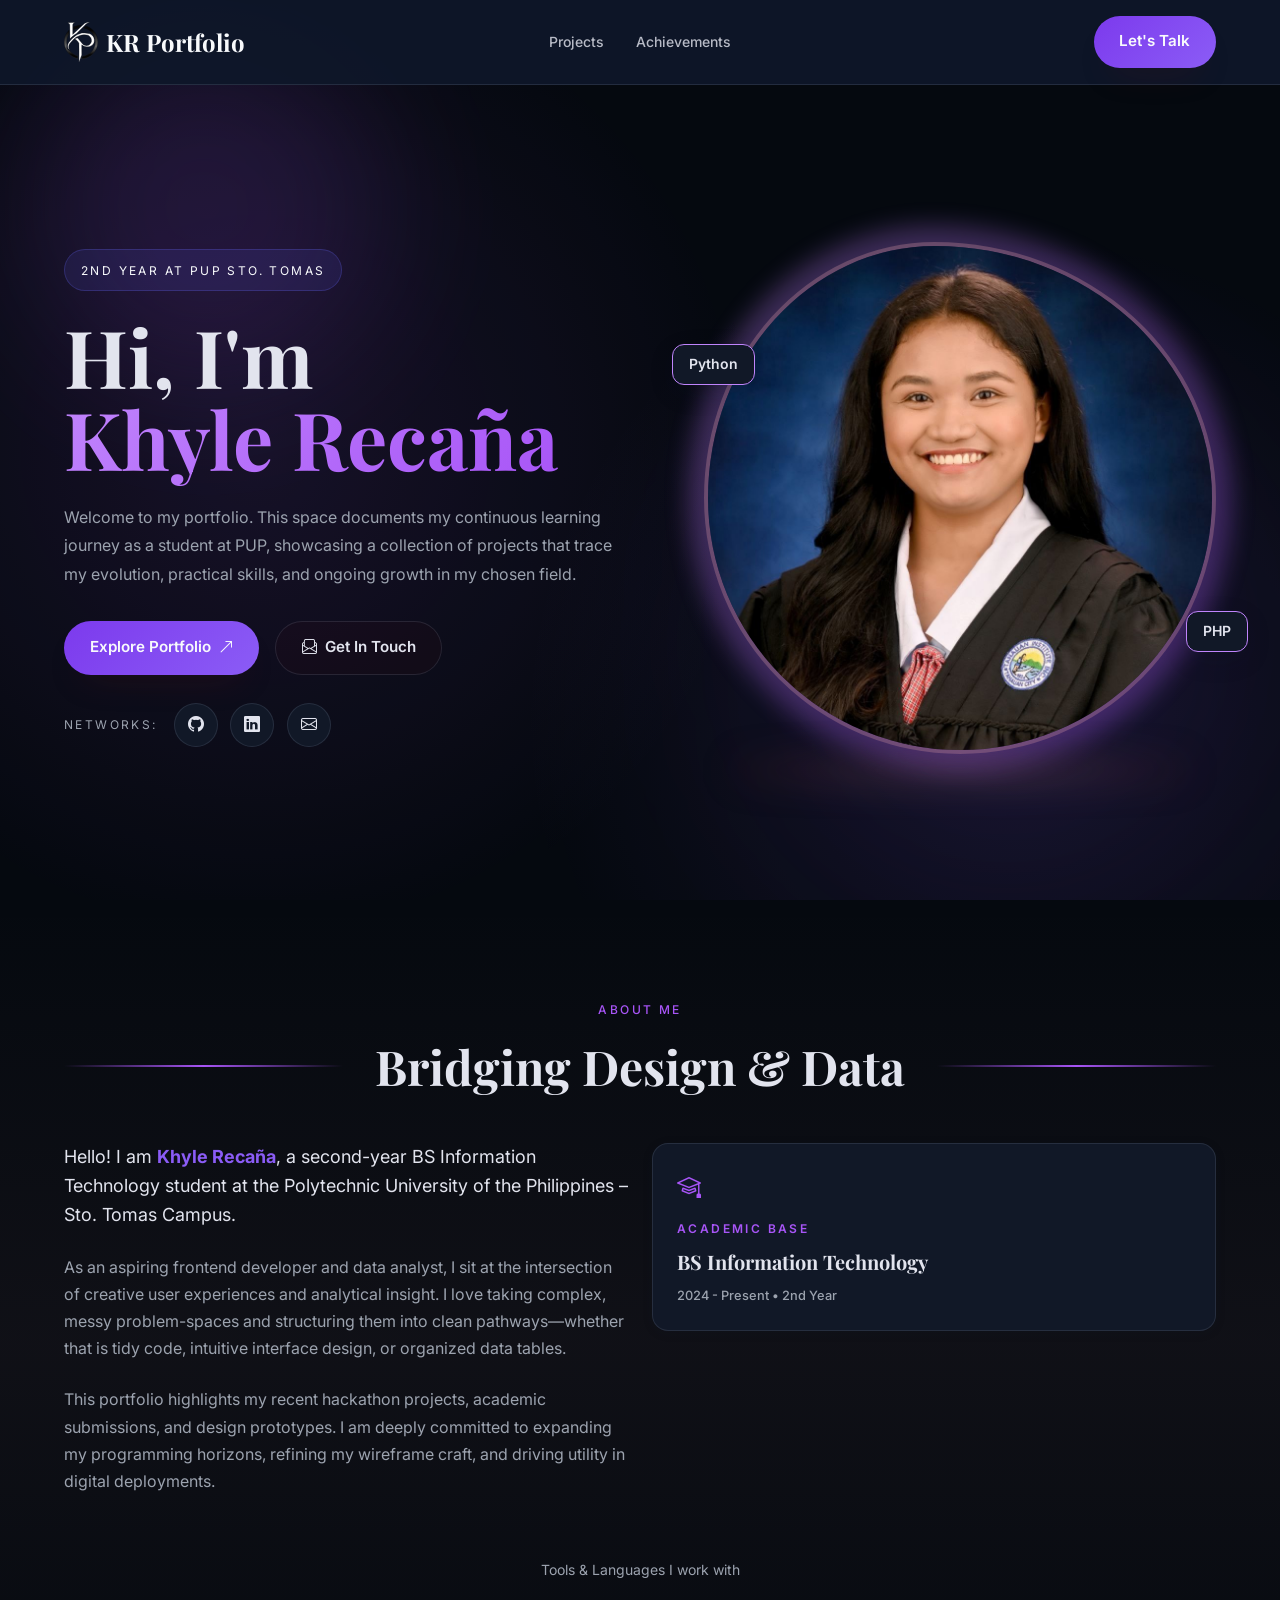
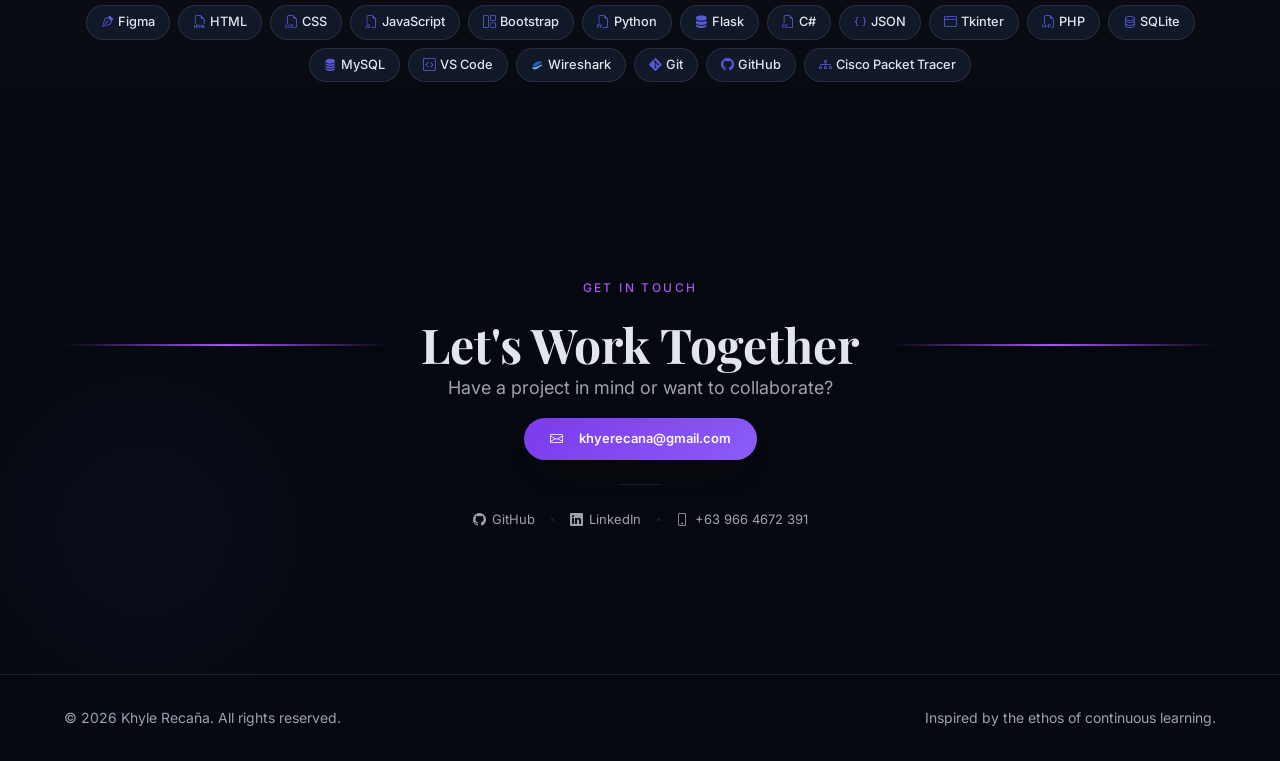
==== index.html @ d597348c "tools & tech icons" ====
<!DOCTYPE html>
<html lang="en">

<head>
    <meta charset="UTF-8">
    <meta name="viewport" content="width=device-width, initial-scale=1.0">
    <title>Khyle Recaña | Portfolio</title>
    <meta name="description"
        content="Personal portfolio of Khyle Recaña - Frontend Developer and Aspiring Data Analyst.">

    <!-- Fonts -->
    <link rel="preconnect" href="https://fonts.googleapis.com">
    <link rel="preconnect" href="https://fonts.gstatic.com" crossorigin>
    <link
        href="https://fonts.googleapis.com/css2?family=Playfair+Display:wght@400;500;600;700&family=Inter:wght@300;400;500;600&display=swap"
        rel="stylesheet">

    <!-- Bootstrap 5.3 -->
    <link href="https://cdn.jsdelivr.net/npm/bootstrap@5.3.3/dist/css/bootstrap.min.css" rel="stylesheet"
        integrity="sha384-QWTKZyjpPEjISv5WaRU9OFeRpok6YctnYmDr5pNlyT2bRjXh0JMhjY6hW+ALEwIH" crossorigin="anonymous">

    <!-- Bootstrap Icons -->
    <link rel="stylesheet" href="https://cdn.jsdelivr.net/npm/bootstrap-icons@1.11.3/font/bootstrap-icons.css">

    <!-- Favicon -->
    <link rel="icon" type="image/svg+xml" href="static/images/Logo.svg">

    <!-- Custom CSS -->
    <link rel="stylesheet" href="style.css">
</head>

<body>

    <!-- ── NAVIGATION ───────────────────────────────────── -->
    <nav class="navbar nav" id="nav">
        <div class="container d-flex align-items-center justify-content-between position-relative">

            <!-- Logo -->
            <a href="index.html" class="navbar-brand nav-logo" title="Go to Home"
                style="display:flex;align-items:center;">
                <img src="static/images/Logo.svg" alt="KR Logo" style="height:40px;width:auto;margin-right:8px;">
                KR Portfolio
            </a>

            <!-- Desktop links — centred via absolute positioning trick -->
            <div class="position-absolute start-50 translate-middle-x d-none d-lg-flex align-items-center gap-2">
                <a href="projects.html#projects" class="nav-link">Projects</a>
                <a href="achievements.html#achievements" class="nav-link">Achievements</a>
            </div>

            <!-- Desktop CTA -->
            <div class="d-none d-lg-flex">
                <a href="index.html#contact" class="btn btn-primary text-nowrap">Let's Talk</a>
            </div>

            <!-- Mobile hamburger -->
            <button class="navbar-toggler border-0 p-1 shadow-none d-lg-none" type="button"
                id="mobileMenuToggle" aria-label="Toggle navigation">
                <i class="bi bi-list fs-2 text-white"></i>
            </button>
        </div>
    </nav>

    <!-- Mobile Offcanvas (outside nav to avoid stacking-context issues) -->
    <div class="mobile-offcanvas-overlay" id="mobileOverlay"></div>
    <div class="mobile-offcanvas" id="mobileMenu" aria-hidden="true">
        <div class="offcanvas-body d-flex flex-column p-4">

            <!-- Profile -->
            <div class="mobile-nav-profile">
                <div class="mobile-nav-avatar">
                    <img src="static/images/Logo.svg" alt="KR Logo"
                        style="width:22px;height:22px;filter:brightness(0) invert(1);">
                </div>
                <div>
                    <p class="mobile-nav-name">Khyle Recaña</p>
                    <p class="mobile-nav-role">Frontend Dev · PUP 2nd Year</p>
                </div>
            </div>

            <div class="mobile-nav-divider"></div>

            <!-- Links -->
            <p class="mobile-nav-section-label">Navigation</p>
            <a href="projects.html#projects" class="mobile-nav-link">
                <span class="mobile-nav-icon"><i class="bi bi-folder2"></i></span>
                Projects
            </a>
            <a href="achievements.html#achievements" class="mobile-nav-link">
                <span class="mobile-nav-icon"><i class="bi bi-trophy"></i></span>
                Achievements
            </a>

            <!-- Footer CTA -->
            <div class="mobile-nav-footer mt-auto">
                <p class="mobile-nav-footer-sub">Ready to collaborate?</p>
                <a href="index.html#contact" class="btn btn-primary w-100 rounded-pill" id="mobileMenuClose">
                    <i class="bi bi-envelope me-2"></i>Let's Talk
                </a>
            </div>

        </div>
    </div>

    <!-- ── HERO ─────────────────────────────────────────── -->
    <section class="hero d-flex align-items-center">
        <div class="hero-bg-1"></div>
        <div class="hero-bg-2"></div>
        <div class="container">
            <div class="row align-items-center gy-5 hero-content">

                <!-- Text -->
                <div class="col-12 col-lg-6 hero-text text-start">
                    <div class="hero-pill">2nd Year at PUP Sto. Tomas</div>
                    <h1 class="hero-title">
                        Hi, I'm <br class="hero-title-break">
                        <span class="gradient">Khyle Recaña</span>
                    </h1>
                    <p class="hero-description text-muted-foreground">
                        Welcome to my portfolio. This space documents my continuous learning journey as a student
                        at PUP, showcasing a collection of projects that trace my evolution, practical skills,
                        and ongoing growth in my chosen field.
                    </p>
                    <div class="hero-buttons">
                        <a href="projects.html#projects" class="btn btn-primary">
                            Explore Portfolio
                            <i class="bi bi-arrow-up-right" aria-hidden="true"></i>
                        </a>
                        <a href="index.html#contact" class="btn btn-secondary hero-secondary-btn">
                            <i class="bi bi-envelope-paper" aria-hidden="true"></i>
                            Get In Touch
                        </a>
                    </div>
                    <div class="hero-footer">
                        <span class="hero-footer-label">Networks:</span>
                        <div class="hero-socials">
                            <a href="https://github.com/khylerecana" target="_blank" rel="noopener noreferrer"
                                class="social-link">
                                <i class="bi bi-github" aria-hidden="true"></i>
                            </a>
                            <a href="https://www.linkedin.com/in/khyle-reca%C3%B1a-8a0b78383/" target="_blank"
                                rel="noopener noreferrer" class="social-link">
                                <i class="bi bi-linkedin" aria-hidden="true"></i>
                            </a>
                            <a href="mailto:khyerecana@gmail.com" class="social-link">
                                <i class="bi bi-envelope" aria-hidden="true"></i>
                            </a>
                        </div>
                    </div>
                </div>

                <!-- Avatar -->
                <div class="col-12 col-lg-6 hero-visual d-flex justify-content-center justify-content-lg-end">
                    <div class="hero-avatar-wrapper">
                        <div class="hero-avatar-ring"></div>
                        <div class="hero-avatar">
                            <div class="hero-avatar-inner">
                                <img src="static/images/me.jpg" alt="Khyle Recaña" class="hero-avatar-img">
                            </div>
                        </div>
                        <div class="floating-badge floating-badge-1">Python</div>
                        <div class="floating-badge floating-badge-2">PHP</div>
                    </div>
                </div>

            </div>
        </div>
    </section>

    <!-- ── ABOUT ─────────────────────────────────────────── -->
    <section class="about" id="about">
        <div class="about-bg"></div>
        <div class="container relative">
            <div class="section-header animate-on-scroll">
                <span class="section-label">About Me</span>
                <h2 class="section-title">Bridging Design & Data</h2>
            </div>

            <div class="row gy-5 about-content align-items-stretch">
                <div class="col-12 col-lg-6 animate-on-scroll d-flex flex-column gap-4 justify-content-between">
                    <p class="about-main-text text-foreground">
                        Hello! I am <strong>Khyle Recaña</strong>, a second-year BS Information Technology
                        student at the Polytechnic University of the Philippines – Sto. Tomas Campus.
                    </p>
                    <p class="about-description">
                        As an aspiring frontend developer and data analyst, I sit at the intersection of
                        creative user experiences and analytical insight. I love taking complex, messy
                        problem-spaces and structuring them into clean pathways—whether that is tidy code,
                        intuitive interface design, or organized data tables.
                    </p>
                    <p class="about-description">
                        This portfolio highlights my recent hackathon projects, academic submissions, and
                        design prototypes. I am deeply committed to expanding my programming horizons,
                        refining my wireframe craft, and driving utility in digital deployments.
                    </p>
                </div>
                <div class="col-12 col-lg-6 animate-on-scroll">
                    <div class="about-card-academic">
                        <div class="academic-icon">
                            <i class="bi bi-mortarboard" aria-hidden="true"></i>
                        </div>
                        <div class="academic-label">Academic Base</div>
                        <h3 class="academic-title">BS Information Technology</h3>
                        <div class="academic-meta">2024 - Present • 2nd Year</div>
                    </div>
                </div>
            </div>

            <!-- Tools -->
            <div class="tools-section animate-on-scroll">
                <p class="tools-label">Tools & Languages I work with</p>
                <div class="d-flex flex-wrap justify-content-center gap-2">
                    <span class="tool-tag"><i class="bi bi-vector-pen me-1"></i>Figma</span>
                    <span class="tool-tag"><i class="bi bi-filetype-html me-1"></i>HTML</span>
                    <span class="tool-tag"><i class="bi bi-filetype-css me-1"></i>CSS</span>
                    <span class="tool-tag"><i class="bi bi-filetype-js me-1"></i>JavaScript</span>
                    <span class="tool-tag"><i class="bi bi-grid-1x2 me-1"></i>Bootstrap</span>
                    <span class="tool-tag"><i class="bi bi-filetype-py me-1"></i>Python</span>
                    <span class="tool-tag"><i class="bi bi-server me-1"></i>Flask</span>
                    <span class="tool-tag"><i class="bi bi-filetype-cs me-1"></i>C#</span>
                    <span class="tool-tag"><i class="bi bi-braces me-1"></i>JSON</span>
                    <span class="tool-tag"><i class="bi bi-window me-1"></i>Tkinter</span>
                    <span class="tool-tag"><i class="bi bi-filetype-php me-1"></i>PHP</span>
                    <span class="tool-tag"><i class="bi bi-database me-1"></i>SQLite</span>
                    <span class="tool-tag"><i class="bi bi-database-fill me-1"></i>MySQL</span>
                    <span class="tool-tag"><i class="bi bi-code-square me-1"></i>VS Code</span>
                    <span class="tool-tag"><svg class="tool-icon wireshark-icon me-1" viewBox="0 0 32 32" xmlns="http://www.w3.org/2000/svg" aria-hidden="true"><path d="M28.2 8.5c-1.5-1.8-4.2-2.7-6.8-2.7-3.5 0-8.4 1.9-11.7 4.4-1.5 1.1-2.9 2.2-4 3.4-.7.8-1.4 1.7-1.9 2.7 1.2 1.4 3.3 1.7 5.3 1.7 3.6 0 7-1.5 9.8-3.5 2.4-1.7 4.7-3.9 7.4-4.4 0 0-.1-1.1-.1-1.1z" fill="#1f70d8"/><path d="M26.1 12.6c-2.6 1.7-5.3 3.4-8.1 4.8-3.1 1.6-6.6 2.8-10.1 2.9-1.6.1-3.3-.2-4.4-1.1-.1.4-.2.9-.2 1.3 0 3.3 3.2 5.8 6.8 5.8 3.6 0 6.4-2.1 9.3-4.2 2.7-2 5.7-4.3 8.8-5.8.2-.1.3-.3.5-.4-1.3-1.4-2.8-2.5-4.6-3.5z" fill="#78b9ff"/></svg>Wireshark</span>
                    <span class="tool-tag"><i class="bi bi-git me-1"></i>Git</span>
                    <span class="tool-tag"><i class="bi bi-github me-1"></i>GitHub</span>
                    <span class="tool-tag"><i class="bi bi-diagram-3 me-1"></i>Cisco Packet Tracer</span>
                </div>
            </div>
        </div>
    </section>

    <!-- ── CONTACT ───────────────────────────────────────── -->
    <section class="contact" id="contact">
        <div class="contact-bg"></div>
        <div class="container relative">
            <div class="section-header animate-on-scroll text-center">
                <span class="section-label">Get In Touch</span>
                <h2 class="section-title">Let's Work Together</h2>
                <p class="section-description text-muted-foreground">
                    Have a project in mind or want to collaborate?
                </p>
                <a href="mailto:khyerecana@gmail.com" class="btn btn-primary contact-email-btn mt-3">
                    <i class="bi bi-envelope me-2"></i>khyerecana@gmail.com
                </a>
                <div class="contact-divider mx-auto my-4"></div>
                <div class="d-flex align-items-center justify-content-center flex-wrap gap-3">
                    <a href="https://github.com/khylerecana" target="_blank" rel="noopener noreferrer"
                        class="contact-social-link">
                        <i class="bi bi-github"></i> GitHub
                    </a>
                    <span class="contact-dot"></span>
                    <a href="https://www.linkedin.com/in/khyle-reca%C3%B1a-8a0b78383/" target="_blank"
                        rel="noopener noreferrer" class="contact-social-link">
                        <i class="bi bi-linkedin"></i> LinkedIn
                    </a>
                    <span class="contact-dot"></span>
                    <span class="contact-social-link static">
                        <i class="bi bi-phone"></i> +63 966 4672 391
                    </span>
                </div>
            </div>
        </div>
    </section>

    <!-- ── FOOTER ────────────────────────────────────────── -->
    <footer class="footer">
        <div class="container">
            <div class="footer-content">
                <p class="footer-text mb-0">© 2026 Khyle Recaña. All rights reserved.</p>
                <p class="footer-text mb-0">Inspired by the ethos of continuous learning.</p>
            </div>
        </div>
    </footer>

    <!-- Bootstrap JS -->
    <script src="https://cdn.jsdelivr.net/npm/bootstrap@5.3.3/dist/js/bootstrap.bundle.min.js"
        integrity="sha384-YvpcrYf0tY3lHB60NNkmXc5s9fDVZLESaAA55NDzOxhy9GkcIdslK1eN7N6jIeHz"
        crossorigin="anonymous"></script>

    <script>
        // Navbar scroll effect
        const nav = document.getElementById('nav');
        window.addEventListener('scroll', () => {
            nav.classList.toggle('scrolled', window.scrollY > 50);
        });

        // Scroll-triggered animations
        const observer = new IntersectionObserver((entries) => {
            entries.forEach((entry, index) => {
                if (entry.isIntersecting) {
                    setTimeout(() => entry.target.classList.add('visible'), index * 100);
                }
            });
        }, { threshold: 0.1, rootMargin: '0px 0px -50px 0px' });

        document.querySelectorAll('.animate-on-scroll').forEach(el => observer.observe(el));

        // Custom mobile menu (bypasses Bootstrap offcanvas to avoid scroll glitching)
        const menuToggle = document.getElementById('mobileMenuToggle');
        const mobileMenu = document.getElementById('mobileMenu');
        const mobileOverlay = document.getElementById('mobileOverlay');
        const mobileMenuClose = document.getElementById('mobileMenuClose');

        function openMobileMenu() {
            mobileMenu.classList.add('open');
            mobileOverlay.classList.add('open');
            document.body.style.overflow = 'hidden';
        }

        function closeMobileMenu() {
            mobileMenu.classList.remove('open');
            mobileOverlay.classList.remove('open');
            document.body.style.overflow = '';
        }

        menuToggle.addEventListener('click', () => {
            mobileMenu.classList.contains('open') ? closeMobileMenu() : openMobileMenu();
        });

        mobileOverlay.addEventListener('click', closeMobileMenu);
        mobileMenuClose.addEventListener('click', closeMobileMenu);

        // Close on any nav link click
        mobileMenu.querySelectorAll('.mobile-nav-link').forEach(link => {
            link.addEventListener('click', closeMobileMenu);
        });
    </script>

</body>

</html>
---- style.css ----
/* ── 1. RESET & BASE ─────────────────────────────────────── */
*,
*::before,
*::after {
  box-sizing: border-box;
  margin: 0;
  padding: 0;
}

html {
  scroll-behavior: smooth;
}

body {
  font-family: 'Inter', sans-serif;
  background-color: var(--background);
  color: var(--foreground);
  line-height: 1.6;
  -webkit-font-smoothing: antialiased;
}

h1,
h2,
h3,
h4,
h5,
h6 {
  font-family: 'Playfair Display', serif;
  line-height: 1.2;
}

a {
  text-decoration: none;
  color: inherit;
}

img {
  max-width: 100%;
  display: block;
}

.container {
  max-width: 1200px;
  margin: 0 auto;
  padding: 0 1.5rem;
}

.relative {
  position: relative;
}


/* ── 2. CSS VARIABLES ────────────────────────────────────── */
:root {
  --dusty-violet: #c084fc;
  --dusty-violet-light: #a855f7;

  --background: #05090f;
  --foreground: #e2e4ee;
  --card: #111827;
  --card-foreground: #e2e8f0;
  --primary: #6366f1;
  --primary-foreground: #f8fafc;
  --secondary: #8b5cf6;
  --secondary-foreground: #f8fafc;
  --muted: #334155;
  --muted-foreground: #9ca3af;
  --accent: #a855f7;
  --border: rgba(148, 163, 184, 0.16);

  --gradient-hero: linear-gradient(135deg, #7c3aed 0%, #8b5cf6 100%);
  --gradient-rose: linear-gradient(135deg, #c084fc 0%, #a855f7 100%);

  --shadow-elevated: 0 8px 30px -8px rgba(15, 23, 42, 0.25);
  --shadow-card: 0 2px 12px -2px rgba(15, 23, 42, 0.2);
  --radius: 0.75rem;
}


/* ── 3. TYPOGRAPHY & LINKS ───────────────────────────────── */
.section-header {
  text-align: center;
  margin-bottom: 3rem;
}

.section-label {
  font-size: 0.75rem;
  text-transform: uppercase;
  letter-spacing: 0.2em;
  color: var(--accent);
  font-weight: 500;
}

.section-title {
  font-size: 2.5rem;
  font-weight: 700;
  color: var(--foreground);
  margin-top: 1rem;
  margin-bottom: 0;
  display: flex;
  align-items: center;
  justify-content: center;
  gap: 1.5rem;
  position: relative;
}

.section-title::before,
.section-title::after {
  content: '';
  flex: 1;
  height: 2px;
  background: linear-gradient(90deg, transparent, var(--accent), transparent);
  box-shadow: -12px 0 0 -8px var(--accent), 12px 0 0 -8px var(--accent);
}

@media (min-width: 768px) {
  .section-title {
    font-size: 3rem;
    gap: 2rem;
  }
}

.section-description {
  font-size: 1.125rem;
  color: var(--muted-foreground);
  max-width: 70rem;
  margin: 0 auto;
}


/* ── 4. UTILITY ──────────────────────────────────────────── */
.text-foreground {
  color: var(--foreground) !important;
}


/* ── 5. NAVIGATION (DESKTOP) ─────────────────────────────── */
.nav {
  position: fixed;
  top: 0;
  left: 0;
  right: 0;
  z-index: 50;
  padding: 1rem 0;
  transition: all 0.3s ease;
  border-bottom: 1px solid rgba(148, 163, 184, 0.16);
  background: rgba(15, 23, 42, 0.92);
}

.nav.scrolled {
  background: rgba(15, 23, 42, 0.96);
  backdrop-filter: blur(14px);
  -webkit-backdrop-filter: blur(14px);
  border-bottom-color: rgba(148, 163, 184, 0.22);
}

.nav-logo {
  font-family: 'Playfair Display', serif;
  font-size: 1.5rem;
  font-weight: 700;
  color: var(--primary-foreground);
  transition: color 0.2s ease;
}

.nav-logo:hover {
  color: var(--primary);
}

.nav .nav-link,
.nav a.nav-link {
  font-size: 0.875rem;
  font-weight: 500;
  color: var(--foreground) !important;
  opacity: 0.8;
  transition: color 0.2s, background 0.2s, opacity 0.2s;
  padding: 6px 12px !important;
  border-radius: 8px;
  line-height: 1;
}

.nav .nav-link:hover,
.nav a.nav-link:hover {
  color: var(--primary) !important;
  opacity: 1;
}

.nav .nav-link.active,
.nav a.nav-link.active {
  color: #fff !important;
  opacity: 1;
  background: rgba(124, 110, 245, 0.12);
  text-decoration: none !important;
  padding: 6px 12px !important;
}

.nav-link:hover {
  color: var(--primary) !important;
  opacity: 1;
}

.navbar-toggler:focus {
  box-shadow: none;
  outline: none;
}


/* ── 6. NAVIGATION (MOBILE OFFCANVAS) ────────────────────── */
.mobile-offcanvas {
  position: fixed;
  top: 64px;
  right: 0;
  height: calc(100dvh - 64px);
  width: 72%;
  max-width: 280px;
  background: rgba(10, 14, 26, 0.99);
  backdrop-filter: blur(20px);
  -webkit-backdrop-filter: blur(20px);
  border-left: 1px solid rgba(255, 255, 255, 0.08);
  z-index: 1045;
  transform: translateX(100%);
  transition: transform 0.3s cubic-bezier(0.4, 0, 0.2, 1);
  overflow: hidden;
}

.mobile-offcanvas.open {
  transform: translateX(0);
}

.mobile-offcanvas .offcanvas-body {
  display: flex;
  flex-direction: column;
  height: 100%;
  overflow-y: auto;
}

.mobile-offcanvas-overlay {
  position: fixed;
  inset: 64px 0 0 0;
  background: rgba(0, 0, 0, 0.5);
  z-index: 1040;
  opacity: 0;
  pointer-events: none;
  transition: opacity 0.3s ease;
}

.mobile-offcanvas-overlay.open {
  opacity: 1;
  pointer-events: all;
}

.mobile-nav-profile {
  display: flex;
  align-items: center;
  gap: 10px;
  margin-bottom: 16px;
}

.mobile-nav-avatar {
  width: 38px;
  height: 38px;
  border-radius: 10px;
  background: rgba(124, 110, 245, 0.15);
  border: 1px solid rgba(124, 110, 245, 0.25);
  display: flex;
  align-items: center;
  justify-content: center;
  flex-shrink: 0;
}

.mobile-nav-name {
  font-size: 13px;
  font-weight: 600;
  color: #e2e4ee;
  margin: 0;
}

.mobile-nav-role {
  font-size: 10px;
  color: rgba(255, 255, 255, 0.35);
  margin: 0;
}

.mobile-nav-divider {
  height: 1px;
  background: rgba(255, 255, 255, 0.07);
  margin-bottom: 16px;
}

.mobile-nav-section-label {
  font-size: 10px;
  font-weight: 600;
  letter-spacing: 0.1em;
  text-transform: uppercase;
  color: rgba(255, 255, 255, 0.25);
  margin-bottom: 8px;
}

.mobile-nav-link {
  display: flex;
  align-items: center;
  gap: 10px;
  font-size: 14px;
  font-weight: 500;
  color: rgba(255, 255, 255, 0.55);
  padding: 10px 12px;
  border-radius: 8px;
  text-decoration: none;
  margin-bottom: 2px;
  transition: background 0.15s, color 0.15s;
}

.mobile-nav-link:hover {
  color: #fff;
  background: rgba(124, 110, 245, 0.1);
}

.mobile-nav-link.active {
  color: #fff;
  background: rgba(124, 110, 245, 0.12);
  border-left: 2px solid #a78bfa;
  padding-left: 10px;
}

.mobile-nav-link.active .mobile-nav-icon {
  background: rgba(124, 110, 245, 0.25);
  color: #c4b5fd;
}

.mobile-nav-icon {
  width: 26px;
  height: 26px;
  border-radius: 6px;
  background: rgba(124, 110, 245, 0.12);
  display: flex;
  align-items: center;
  justify-content: center;
  font-size: 12px;
  color: #a78bfa;
  flex-shrink: 0;
}

.mobile-nav-footer {
  margin-top: auto;
  padding-top: 16px;
  border-top: 1px solid rgba(255, 255, 255, 0.07);
}

.mobile-nav-footer-sub {
  font-size: 11px;
  color: rgba(255, 255, 255, 0.25);
  text-align: center;
  margin-bottom: 10px;
}


/* ── 7. BUTTONS ──────────────────────────────────────────── */
.btn {
  display: inline-flex;
  align-items: center;
  gap: 0.5rem;
  padding: 0.9rem 1.6rem;
  font-size: 0.95rem;
  font-weight: 600;
  border-radius: 999px;
  transition: all 0.25s ease;
  cursor: pointer;
  border: none;
}

.btn-primary {
  background: var(--gradient-hero);
  color: var(--primary-foreground);
  box-shadow: 0 18px 35px -18px rgba(95, 17, 20, 0.3);
}

.btn-primary:hover {
  opacity: 0.9;
  transform: translateY(-2px);
  color: var(--primary-foreground);
}

.btn-secondary {
  background: var(--card);
  color: var(--foreground);
  border: 1px solid var(--border);
}

.btn-secondary:hover {
  background: rgba(215, 152, 164, 0.1);
  color: var(--foreground);
}

.btn-secondary.hero-secondary-btn {
  background: rgba(95, 17, 20, 0.08);
  color: var(--foreground);
  border: 1px solid var(--border);
}

.btn-secondary.hero-secondary-btn:hover {
  background: rgba(95, 17, 20, 0.15);
}


/* ── 8. ANIMATIONS & SCROLL REVEALS ─────────────────────── */
@keyframes fadeInLeft {
  from {
    opacity: 0;
    transform: translateX(-20px);
  }

  to {
    opacity: 1;
    transform: translateX(0);
  }
}

@keyframes fadeInRight {
  from {
    opacity: 0;
    transform: translateX(20px);
  }

  to {
    opacity: 1;
    transform: translateX(0);
  }
}

@keyframes float {

  0%,
  100% {
    transform: translateY(0);
  }

  50% {
    transform: translateY(-10px);
  }
}

@keyframes blobShift {

  0%,
  100% {
    border-radius: 45% 55% 50% 50% / 50% 50% 50% 50%;
  }

  25% {
    border-radius: 50% 45% 55% 50% / 50% 50% 50% 50%;
  }

  50% {
    border-radius: 50% 50% 45% 55% / 50% 50% 50% 50%;
  }

  75% {
    border-radius: 55% 50% 50% 45% / 50% 50% 50% 50%;
  }
}

@keyframes blobShift2 {

  0%,
  100% {
    border-radius: 50% 45% 55% 50% / 50% 50% 50% 50%;
  }

  25% {
    border-radius: 55% 50% 50% 45% / 50% 50% 50% 50%;
  }

  50% {
    border-radius: 45% 55% 50% 50% / 50% 50% 50% 50%;
  }

  75% {
    border-radius: 50% 50% 45% 55% / 50% 50% 50% 50%;
  }
}

.animate-on-scroll {
  opacity: 0;
  transform: translateY(30px);
  transition: all 0.6s ease;
}

.animate-on-scroll.visible {
  opacity: 1;
  transform: translateY(0);
}


/* ── 9. HERO SECTION ─────────────────────────────────────── */
.hero {
  min-height: 100vh;
  display: grid;
  align-items: center;
  padding-top: 6rem;
  position: relative;
  overflow: hidden;
  background: var(--background);
  color: var(--foreground);
}

.hero::before {
  content: '';
  position: absolute;
  inset: 0;
  background-image:
    radial-gradient(circle at 20% 50%, rgba(168, 85, 247, 0.12) 0%, transparent 45%),
    radial-gradient(circle at 80% 80%, rgba(139, 92, 246, 0.12) 0%, transparent 40%);
  opacity: 0.9;
  pointer-events: none;
}

.hero-bg-1 {
  position: absolute;
  top: 2rem;
  left: 2rem;
  width: 22rem;
  height: 22rem;
  border-radius: 45% 55% 50% 50% / 50% 50% 50% 50%;
  background: rgba(168, 85, 247, 0.18);
  filter: blur(70px);
  opacity: 0.75;
  animation: blobShift 6s ease-in-out infinite;
}

.hero-bg-2 {
  position: absolute;
  bottom: 2rem;
  right: 3rem;
  width: 28rem;
  height: 28rem;
  border-radius: 50% 45% 55% 50% / 50% 50% 50% 50%;
  background: rgba(139, 92, 246, 0.12);
  filter: blur(120px);
  opacity: 0.55;
  animation: blobShift2 8s ease-in-out infinite;
}

.hero-content {
  position: relative;
}

.hero-text {
  animation: fadeInLeft 0.8s ease forwards;
}

.hero-pill {
  display: inline-flex;
  padding: 0.65rem 1rem;
  border-radius: 999px;
  border: 1px solid rgba(99, 102, 241, 0.25);
  background: rgba(99, 102, 241, 0.12);
  color: var(--primary-foreground);
  font-size: 0.75rem;
  letter-spacing: 0.2em;
  text-transform: uppercase;
  margin-bottom: 1.5rem;
}

.hero-title {
  font-size: 3.5rem;
  font-weight: 700;
  color: var(--foreground);
  margin-bottom: 1.5rem;
  line-height: 1.02;
}

.hero-title-break {
  display: none;
}

.hero-title .gradient {
  background: var(--gradient-rose);
  -webkit-background-clip: text;
  -webkit-text-fill-color: transparent;
  background-clip: text;
}

.hero-description {
  font-size: 1rem;
  color: var(--muted-foreground);
  max-width: 36rem;
  margin-bottom: 2rem;
  line-height: 1.8;
}

.hero-buttons {
  display: flex;
  flex-wrap: wrap;
  gap: 1rem;
  margin-bottom: 1.75rem;
}

.hero-footer {
  display: flex;
  flex-wrap: wrap;
  align-items: center;
  gap: 1rem;
}

.hero-footer-label {
  color: var(--muted-foreground);
  font-size: 0.75rem;
  letter-spacing: 0.2em;
  text-transform: uppercase;
}

.hero-socials {
  display: flex;
  gap: 0.8rem;
}

.social-link {
  width: 2.75rem;
  height: 2.75rem;
  display: flex;
  align-items: center;
  justify-content: center;
  background: var(--card);
  border: 1px solid var(--border);
  border-radius: 50%;
  transition: all 0.2s ease;
  color: var(--foreground) !important;
}

.social-link:hover {
  background: rgba(215, 152, 164, 0.2);
  border-color: var(--dusty-violet-light);
  color: var(--primary) !important;
}

.hero-visual {
  display: flex;
  justify-content: center;
  animation: fadeInRight 0.8s ease 0.2s forwards;
  opacity: 0;
}

.hero-avatar-wrapper {
  position: relative;
}

.hero-avatar-ring {
  position: absolute;
  inset: -1rem;
  border-radius: 45% 55% 50% 50% / 50% 50% 50% 50%;
  background: var(--gradient-rose);
  opacity: 0.3;
  filter: blur(12px);
  animation: blobShift 6s ease-in-out infinite;
}

.hero-avatar {
  position: relative;
  width: 180px;
  height: 180px;
  border-radius: 45% 55% 50% 50% / 50% 50% 50% 50%;
  overflow: visible;
  border: 4px solid rgba(215, 152, 164, 0.3);
  animation: blobShift 5s ease-in-out infinite;
}

.hero-avatar::after {
  content: '';
  position: absolute;
  bottom: -2rem;
  left: 50%;
  transform: translateX(-50%);
  width: 90%;
  height: 1.5rem;
  background: radial-gradient(ellipse at center, rgba(215, 152, 164, 0.4) 0%, rgba(95, 17, 20, 0.15) 70%, transparent 100%);
  filter: blur(18px);
  pointer-events: none;
}

.hero-avatar-inner {
  width: 100%;
  height: 100%;
  display: flex;
  align-items: center;
  justify-content: center;
  border-radius: 45% 55% 50% 50% / 50% 50% 50% 50%;
  overflow: hidden;
}

.hero-avatar-img {
  width: 100%;
  height: 100%;
  object-fit: cover;
}

.floating-badge {
  position: absolute;
  padding: 0.5rem 1rem;
  background: var(--card);
  border: 1px solid var(--dusty-violet);
  border-radius: var(--radius);
  box-shadow: var(--shadow-elevated);
  font-size: 0.875rem;
  font-weight: 600;
  color: var(--foreground);
  animation: float 3s ease-in-out infinite;
}

.floating-badge-1 {
  left: -2rem;
  top: 20%;
  animation-delay: 0s;
}

.floating-badge-2 {
  right: -2rem;
  bottom: 20%;
  animation-delay: 0.5s;
}

.hero-avatar-mobile {
  width: 100px !important;
  height: 100px !important;
}

.hero-title-mobile {
  font-family: 'Playfair Display', serif;
  font-size: 1.3rem;
  font-weight: 700;
  color: var(--foreground);
  line-height: 1.2;
  margin: 0;
}

.hero-title-mobile .gradient {
  background: var(--gradient-rose);
  -webkit-background-clip: text;
  -webkit-text-fill-color: transparent;
  background-clip: text;
}

/* ── 10. ABOUT SECTION ───────────────────────────────────── */
.about {
  padding: 6rem 0;
  position: relative;
  background: var(--background);
}

.about-bg {
  position: absolute;
  inset: 0;
  background: linear-gradient(180deg, transparent 0%, rgba(215, 152, 164, 0.05) 50%, transparent 100%);
}

.about-content {
  margin-bottom: 3rem;
}

.about-main-text {
  font-size: 1.125rem;
  color: var(--foreground);
  line-height: 1.6;
  margin: 0;
}

.about-main-text strong {
  color: var(--secondary);
}

.about-description {
  font-size: 1rem;
  color: var(--muted-foreground);
  line-height: 1.7;
  margin: 0;
}

.about-card-academic {
  padding: 1.5rem;
  background: var(--card);
  border: 1px solid var(--border);
  border-radius: 1rem;
  box-shadow: var(--shadow-card);
  display: flex;
  flex-direction: column;
  gap: 0.75rem;
  height: fit-content;
}

.academic-icon {
  font-size: 1.5rem;
  color: var(--accent);
}

.academic-label {
  font-size: 0.75rem;
  text-transform: uppercase;
  letter-spacing: 0.2em;
  color: var(--accent);
  font-weight: 600;
}

.academic-title {
  font-size: 1.25rem;
  font-weight: 700;
  color: var(--foreground);
  margin: 0;
}

.academic-meta {
  font-size: 0.8rem;
  color: var(--muted-foreground);
  font-weight: 500;
}


/* ── 11. TOOLS SECTION ───────────────────────────────────── */
.tools-section {
  text-align: center;
  margin-top: 4rem;
}

.tools-label {
  font-size: 0.875rem;
  color: var(--muted-foreground);
  margin-bottom: 1.5rem;
}

.tool-tag {
  display: inline-flex;
  align-items: center;
  padding: 6px 14px;
  border-radius: 999px;
  border: 1px solid var(--border);
  background: var(--card);
  color: var(--foreground);
  font-size: 0.8rem;
  font-weight: 500;
  transition: border-color 0.2s, background 0.2s;
}

.tool-tag i,
.tool-tag svg {
  color: var(--primary);
  opacity: 0.85;
}

.wireshark-icon {
  width: 1em;
  height: 1em;
  min-width: 1em;
  min-height: 1em;
}

.tool-tag:hover {
  border-color: rgba(124, 110, 245, 0.4);
  background: rgba(124, 110, 245, 0.07);
}


/* ── 12. PROJECTS SECTION ────────────────────────────────── */
.projects {
  padding: 6rem 0;
  position: relative;
}

.projects-bg {
  position: absolute;
  top: 0;
  right: 0;
  width: 24rem;
  height: 24rem;
  background: var(--dusty-violet);
  opacity: 0.1;
  border-radius: 50%;
  filter: blur(60px);
}

.project-card {
  position: relative;
  background: var(--card);
  border: 1px solid var(--border);
  border-radius: 1rem;
  overflow: hidden;
  box-shadow: var(--shadow-card);
  transition: all 0.3s;
}

.project-card:hover {
  border-color: rgba(215, 152, 164, 0.5);
  box-shadow: var(--shadow-elevated);
}

.project-card:hover .project-title {
  color: var(--primary);
}

.project-label {
  position: absolute;
  top: 1rem;
  right: 1rem;
  padding: 0.25rem 0.65rem;
  font-size: 0.75rem;
  color: var(--background);
  background: rgba(255, 255, 255, 0.9);
  border: 1px solid rgba(204, 204, 204, 0.7);
  border-radius: 999px;
  z-index: 1;
  white-space: nowrap;
}

.project-image {
  height: 12rem;
  display: flex;
  align-items: center;
  justify-content: center;
  position: relative;
  overflow: hidden;
}

.project-image.hero-bg {
  background: var(--gradient-hero);
}

.project-image.rose-bg {
  background: var(--gradient-rose);
}

.project-card-image {
  width: 100%;
  height: 100%;
  object-fit: cover;
}

.project-content {
  padding: 1.5rem;
}

.project-title {
  font-size: 1.25rem;
  font-weight: 600;
  color: var(--foreground);
  margin-bottom: 0.75rem;
  transition: color 0.2s;
}

.project-description {
  font-size: 0.875rem;
  color: var(--muted-foreground);
  margin-bottom: 1rem;
  line-height: 1.7;
}

.project-languages {
  font-size: 0.85rem;
  color: var(--muted-foreground);
  margin-bottom: 0.75rem;
  font-weight: 500;
}

.project-credit {
  font-size: 0.8rem;
  color: var(--muted-foreground);
  margin-bottom: 1rem;
  font-weight: 500;
}

.project-links {
  display: flex;
  gap: 1rem;
  padding-top: 0.5rem;
}

.project-link {
  display: flex;
  align-items: center;
  gap: 0.5rem;
  font-size: 0.875rem;
  color: var(--foreground);
  transition: color 0.2s;
}

.project-link:hover {
  color: var(--primary);
}


/* ── 13. GALLERY MODAL ───────────────────────────────────── */
.gallery-dialog {
  max-width: 900px;
}

.gallery-modal-content {
  background: var(--card);
  border: 1px solid var(--border);
  border-radius: 16px;
  overflow: hidden;
}

.gallery-left-panel {
  display: flex;
  flex-direction: column;
  border-right: 1px solid var(--border);
}

.gallery-img-area {
  position: relative;
  background: #0a0914;
  overflow: hidden;
  display: flex;
  align-items: center;
  justify-content: center;
  height: 320px;
}

.gallery-img {
  width: 100%;
  height: 100%;
  object-fit: contain;
  display: block;
}

.gallery-nav {
  position: absolute;
  top: 50%;
  transform: translateY(-50%);
  width: 32px;
  height: 32px;
  border-radius: 50%;
  background: rgba(255, 255, 255, 0.12);
  border: 1px solid rgba(255, 255, 255, 0.2);
  color: #fff;
  display: flex;
  align-items: center;
  justify-content: center;
  font-size: 13px;
  cursor: pointer;
  transition: background 0.2s;
  z-index: 2;
}

.gallery-nav:hover {
  background: rgba(255, 255, 255, 0.22);
}

.gallery-nav:disabled {
  opacity: 0.25;
  cursor: default;
}

.gallery-nav-prev {
  left: 10px;
}

.gallery-nav-next {
  right: 10px;
}

.gallery-indicators {
  position: absolute;
  bottom: 12px;
  left: 50%;
  transform: translateX(-50%);
  display: flex;
  align-items: center;
  gap: 5px;
}

.gallery-dot {
  height: 4px;
  border-radius: 2px;
  background: rgba(255, 255, 255, 0.25);
  cursor: pointer;
  transition: width 0.25s, background 0.25s;
  width: 6px;
}

.gallery-dot.active {
  width: 20px;
  background: var(--primary);
}

.gallery-tags-bar {
  padding: 0.85rem 1.1rem;
  border-top: 1px solid var(--border);
  display: flex;
  flex-wrap: wrap;
  gap: 6px;
  min-height: 48px;
}

.gallery-tag {
  font-size: 11px;
  font-weight: 500;
  padding: 3px 10px;
  border-radius: 6px;
  background: rgba(124, 58, 237, 0.12);
  color: var(--primary);
  border: 1px solid rgba(124, 58, 237, 0.25);
  letter-spacing: 0.02em;
}

.gallery-right-panel {
  position: relative;
  padding: 0;
}

.gallery-close-btn {
  position: absolute;
  top: 1rem;
  right: 1rem;
  z-index: 10;
  filter: invert(1) brightness(0.7);
}

.gallery-right-header {
  padding: 1.4rem 1.5rem 1rem;
  border-bottom: 1px solid var(--border);
}

.gallery-label {
  font-size: 10px;
  font-weight: 600;
  letter-spacing: 0.12em;
  text-transform: uppercase;
  color: var(--primary);
}

.gallery-title {
  font-family: 'Playfair Display', serif;
  font-size: 1.35rem;
  font-weight: 700;
  color: var(--foreground);
  line-height: 1.25;
}

.gallery-type-badge {
  display: inline-block;
  font-size: 11px;
  padding: 2px 10px;
  border-radius: 4px;
  background: rgba(255, 255, 255, 0.07);
  color: rgba(255, 255, 255, 0.45);
  border: 1px solid rgba(255, 255, 255, 0.1);
}

.gallery-right-body {
  padding: 1.1rem 1.5rem;
  overflow-y: visible;
}

.gallery-section-label {
  font-size: 10px;
  font-weight: 600;
  letter-spacing: 0.1em;
  text-transform: uppercase;
  color: rgba(255, 255, 255, 0.35);
  margin-bottom: 6px;
}

.gallery-challenge {
  font-size: 13px;
  color: rgba(255, 255, 255, 0.6);
  line-height: 1.65;
  margin: 0;
}

.gallery-features li {
  display: flex;
  align-items: flex-start;
  gap: 8px;
  font-size: 13px;
  color: rgba(255, 255, 255, 0.6);
  line-height: 1.55;
  margin-bottom: 6px;
}

.gallery-features li::before {
  content: "\F270";
  font-family: "bootstrap-icons";
  color: var(--primary);
  font-size: 14px;
  flex-shrink: 0;
  margin-top: 1px;
}

.gallery-meta {
  font-size: 12px;
  color: rgba(255, 255, 255, 0.35);
  margin: 0.5rem 0 0;
}

.gallery-meta strong {
  color: rgba(255, 255, 255, 0.55);
}

.gallery-right-footer {
  padding: 1rem 1.5rem;
  border-top: 1px solid var(--border);
  display: flex;
  flex-direction: column;
  gap: 0.75rem;
}

.gallery-btn-group {
  display: flex;
  justify-content: flex-start;
  gap: 10px;
  flex-wrap: wrap;
  align-items: center;
}

.gallery-btn-group>a {
  min-width: 0;
}

@media (max-width: 576px) {

  .gallery-btn-primary,
  .gallery-btn-secondary {
    flex: 1 1 100%;
    max-width: 100%;
  }
}

.gallery-btn-primary:hover {
  color: var(--primary);
  opacity: 1;
}

.gallery-btn-primary,
.gallery-btn-secondary {
  width: 170px;
  font-size: 13px;
  font-weight: 500;
  padding: 10px 0;
  background: transparent;
  color: var(--secondary);
  border: none;
  border-radius: 8px;
  display: inline-flex;
  align-items: center;
  justify-content: center;
  gap: 8px;
  text-align: center;
  transition: color 0.2s, background 0.2s, border 0.2s;
}

.gallery-btn-secondary:hover {
  color: var(--secondary-foreground);
  opacity: 1;
}

.gallery-btn-disabled {
  opacity: 0.75;
  cursor: not-allowed;
  pointer-events: none;
  color: rgba(255, 255, 255, 0.7) !important;
  border: 1px solid rgba(148, 163, 184, 0.35);
  background: rgba(148, 163, 184, 0.08);
}

.gallery-btn-note {
  margin: 0;
  font-size: 11px;
  color: rgba(255, 255, 255, 0.55);
  line-height: 1.4;
}

.gallery-btn-hidden {
  display: none !important;
}


/* ── 14. CONTACT SECTION ─────────────────────────────────── */
.contact {
  padding: 6rem 0;
  background: var(--background);
  position: relative;
}

.contact-bg {
  position: absolute;
  bottom: 0;
  left: 0;
  width: 18rem;
  height: 18rem;
  background: var(--primary);
  opacity: 0.05;
  border-radius: 50%;
  filter: blur(60px);
}

.contact-email-btn {
  font-size: 13px;
  padding: 11px 26px;
}

.contact-divider {
  width: 40px;
  height: 1px;
  background: var(--border);
}

.contact-social-link {
  display: inline-flex;
  align-items: center;
  gap: 6px;
  font-size: 13px;
  color: var(--muted-foreground);
  text-decoration: none;
  transition: color 0.2s;
}

.contact-social-link:hover {
  color: var(--primary);
}

.contact-social-link.static {
  cursor: default;
}

.contact-social-link.static:hover {
  color: var(--muted-foreground);
}

.contact-dot {
  width: 3px;
  height: 3px;
  border-radius: 50%;
  background: var(--border);
  display: inline-block;
}


/* ── 15. ACHIEVEMENTS SECTION ────────────────────────────── */
.achievements {
  padding: 6rem 0;
  background: var(--background);
}

.achievement-card {
  background: var(--card);
  border: 1px solid var(--border);
  border-radius: 1rem;
  overflow: hidden;
  box-shadow: var(--shadow-card);
  transition: all 0.3s ease;
  display: flex;
  flex-direction: column;
}

.achievement-card:hover {
  border-color: rgba(215, 152, 164, 0.5);
  box-shadow: var(--shadow-elevated);
  transform: translateY(-4px);
}

.achievement-image {
  height: 150px;
  display: flex;
  align-items: center;
  justify-content: center;
  background: var(--gradient-hero);
  position: relative;
  overflow: hidden;
}

.achievement-image.hero-bg {
  background: var(--gradient-hero);
}

.achievement-image.rose-bg {
  background: var(--gradient-rose);
}

.achievement-card-image {
  width: 100%;
  height: 100%;
  object-fit: cover;
}

.achievement-divider {
  height: 2px;
  background: linear-gradient(90deg, transparent, var(--dusty-violet), transparent);
}

.achievement-content {
  padding: 1.5rem;
  flex: 1;
  display: flex;
  flex-direction: column;
}

.achievement-title {
  font-size: 1rem;
  font-weight: 600;
  color: var(--foreground);
  margin-bottom: 0.75rem;
  line-height: 1.4;
}

.achievement-description {
  font-size: 0.875rem;
  color: var(--muted-foreground);
  line-height: 1.6;
  flex: 1;
}

.achievement-meta {
  margin-bottom: 0.75rem;
  font-size: 0.9rem;
  color: var(--foreground);
}

.meta-label {
  font-weight: 600;
  color: var(--primary);
}

.achievements-group {
  margin-top: 2.5rem;
}

.group-header {
  margin-bottom: 1rem;
}

.group-title {
  font-size: 1.25rem;
  font-weight: 700;
  color: var(--foreground);
}

.achievement-scroll-wrapper {
  overflow-x: auto;
  overflow-y: hidden;
  padding-bottom: 1rem;
  margin-bottom: 1rem;
  -webkit-overflow-scrolling: touch;
  scrollbar-width: none;
  -ms-overflow-style: none;
  scroll-behavior: smooth;
  cursor: grab;
}

.achievement-scroll-wrapper.dragging {
  cursor: grabbing;
}

.achievement-scroll-wrapper::-webkit-scrollbar {
  display: none;
}

.achievement-scroll-wrapper .row {
  flex-wrap: nowrap;
  margin-left: 0;
  margin-right: 0;
  gap: 1.5rem;
  scroll-snap-type: x proximity;
}

.achievement-scroll-wrapper .row>[class*='col-'] {
  min-width: calc(100% - 1.5rem);
  flex: 0 0 calc(100% - 1.5rem);
  max-width: calc(100% - 1.5rem);
  scroll-snap-align: start;
}

.achievements {
  position: relative;
}

.ach-mesh {
  position: absolute;
  inset: 0;
  background:
    radial-gradient(ellipse at 20% 20%, rgba(124, 58, 237, 0.18) 0%, transparent 50%),
    radial-gradient(ellipse at 80% 80%, rgba(192, 132, 252, 0.13) 0%, transparent 50%),
    radial-gradient(ellipse at 60% 10%, rgba(99, 102, 241, 0.1) 0%, transparent 40%);
  pointer-events: none;
  z-index: 0;
}

.ach-noise {
  position: absolute;
  inset: 0;
  background-image: url("data:image/svg+xml,%3Csvg viewBox='0 0 200 200' xmlns='http://www.w3.org/2000/svg'%3E%3Cfilter id='n'%3E%3CfeTurbulence type='fractalNoise' baseFrequency='0.65' numOctaves='3' stitchTiles='stitch'/%3E%3C/filter%3E%3Crect width='100%25' height='100%25' filter='url(%23n)' opacity='0.03'/%3E%3C/svg%3E");
  opacity: 0.4;
  pointer-events: none;
  z-index: 0;
}

.achievements .container {
  position: relative;
  z-index: 1;
}

/* ── 16. ACCORDION ACHIEVEMENTS ──────────────────────────────── */
.ac-item {
  border-radius: 12px;
  overflow: hidden;
  background: var(--card);
  border-left: 3px solid transparent;
  transition: border-color 0.25s, background 0.25s;
  height: 100%;
}

.ac-item.open {
  border-left-color: #a78bfa;
  background: rgba(124, 110, 245, 0.06);
}

.ac-header {
  display: flex;
  align-items: flex-start;
  gap: 12px;
  padding: 20px 20px;
  cursor: pointer;
  user-select: none;
}

.ac-num {
  font-size: 14px;
  font-weight: 700;
  color: var(--primary);
  width: 24px;
  flex-shrink: 0;
  font-family: 'Playfair Display', serif;
  padding-top: 1px;
  transition: color 0.25s;
}

.ac-item.open .ac-num {
  color: #a78bfa;
}

.ac-header-info {
  flex: 1;
  display: flex;
  flex-direction: column;
  gap: 3px;
  min-width: 0;
}

.ac-title {
  font-size: 15px;
  font-weight: 600;
  color: var(--foreground);
  line-height: 1.4;
  transition: color 0.25s;
}

.ac-item.open .ac-title {
  color: #e2e4ee;
}

.ac-date {
  font-size: 12px;
  color: rgba(255, 255, 255, 0.25);
}

.ac-chevron {
  font-size: 14px;
  color: rgba(255, 255, 255, 0.2);
  flex-shrink: 0;
  transition: transform 0.25s, color 0.25s;
  padding-top: 2px;
}

.ac-item.open .ac-chevron {
  transform: rotate(180deg);
  color: #a78bfa;
}

.ac-body {
  display: none;
  padding: 0 20px 20px 58px;
  border-top: 1px solid rgba(124, 110, 245, 0.1);
}

.ac-item.open .ac-body {
  display: flex;
  gap: 12px;
  align-items: flex-start;
}

.ac-img {
  width: 120px;
  height: 88px;
  border-radius: 8px;
  overflow: hidden;
  flex-shrink: 0;
  background: linear-gradient(135deg, #3a1c71, #1a1035);
  margin-top: 10px;
}

.ac-img img {
  width: 100%;
  height: 100%;
  object-fit: cover;
  display: block;
}

.ac-desc {
  font-size: 14px;
  color: rgba(255, 255, 255, 0.5);
  line-height: 1.65;
  margin: 10px 0 0;
}

.achievements-group {
  margin-top: 2.5rem;
}

.group-title {
  font-size: 13px;
  font-weight: 700;
  letter-spacing: 0.1em;
  text-transform: uppercase;
  color: var(--foreground);
  margin-bottom: 12px;
  padding-bottom: 8px;
  border-bottom: 1px solid rgba(255, 255, 255, 0.06);
}

/* ── 17. FOOTER ──────────────────────────────────────────── */
.footer {
  padding: 2rem 0;
  border-top: 1px solid var(--border);
}

.footer-content {
  display: flex;
  flex-direction: column;
  align-items: center;
  gap: 1rem;
}

.footer-text {
  font-size: 0.875rem;
  color: var(--muted-foreground);
  display: flex;
  align-items: center;
  gap: 0.25rem;
}


/* ── 18. RESPONSIVE OVERRIDES ────────────────────────────── */
@media (min-width: 768px) {
  .hero-title {
    font-size: 4.5rem;
  }

  .hero-title-break {
    display: inline;
  }

  .hero-avatar {
    width: 26rem;
    height: 26rem;
  }

  .footer-content {
    flex-direction: row;
    justify-content: space-between;
  }

  .achievement-scroll-wrapper .row>[class*='col-'] {
    min-width: calc(50% - 1.5rem);
    flex: 0 0 calc(50% - 1.5rem);
    max-width: calc(50% - 1.5rem);
  }
}

@media (min-width: 992px) {
  .hero-title {
    font-size: 5rem;
  }

  .hero-avatar {
    width: 32rem;
    height: 32rem;
  }

  .achievement-scroll-wrapper .row>[class*='col-'] {
    min-width: calc(33.333% - 1rem);
    flex: 0 0 calc(33.333% - 1rem);
    max-width: calc(33.333% - 1rem);
  }
}

@media (max-width: 991px) {

  .hero {
    padding-top: 6rem;
    padding-bottom: 3rem;
    min-height: auto;
  }

  .hero-content {
    flex-direction: column !important;
    align-items: center !important;
    flex-wrap: nowrap !important;
    gap: 0 !important;
    text-align: center;
  }

  .hero-visual {
    order: -1;
    width: 100% !important;
    max-width: 100% !important;
    padding: 5rem 0 0 !important;
    float: none !important;
    margin: 0 !important;
    display: flex !important;
    justify-content: center;
  }

  .hero-avatar {
    width: 180px;
    height: 180px;
  }

  .hero-avatar-ring {
    inset: -0.5rem;
  }

  .floating-badge {
    display: none;
  }

  .hero-text {
    width: 100% !important;
    max-width: 100% !important;
    text-align: center !important;
    padding: 0 !important;
    overflow: visible;
    display: flex;
    flex-direction: column;
    align-items: center;
  }

  .hero-pill {
    font-size: 0.65rem;
    padding: 0.35rem 0.8rem;
    margin-bottom: 0.75rem;
    letter-spacing: 0.12em;
  }

  .hero-title {
    font-size: 2rem;
    line-height: 1.15;
    margin-bottom: 0.75rem;
    text-align: center;
  }

  .hero-title-break {
    display: none !important;
  }

  .hero-description {
    font-size: 0.9rem;
    line-height: 1.65;
    margin-bottom: 1.25rem;
    max-width: 34rem;
    text-align: center;
  }

  .hero-buttons {
    flex-direction: row;
    flex-wrap: wrap;
    justify-content: center;
    gap: 0.5rem;
    margin-bottom: 1rem;
  }

  .hero-buttons .btn {
    font-size: 0.85rem;
    padding: 0.65rem 1.25rem;
  }

  .hero-footer {
    justify-content: center;
    gap: 0.5rem;
    flex-wrap: wrap;
  }

  .hero-footer-label {
    font-size: 0.65rem;
  }

  .social-link {
    width: 2rem;
    height: 2rem;
    font-size: 0.8rem;
  }
}

@media (max-width: 767px) {
  .gallery-dialog {
    max-width: 100%;
    margin: 0.5rem;
  }

  .gallery-modal-content {
    border-radius: 12px;
  }

  .gallery-left-panel {
    border-right: none;
    border-bottom: 1px solid var(--border);
  }

  .gallery-img-area {
    height: 220px;
  }
}

@media (max-width: 991.98px) {
  .nav .position-absolute.start-50 {
    display: none !important;
  }
}
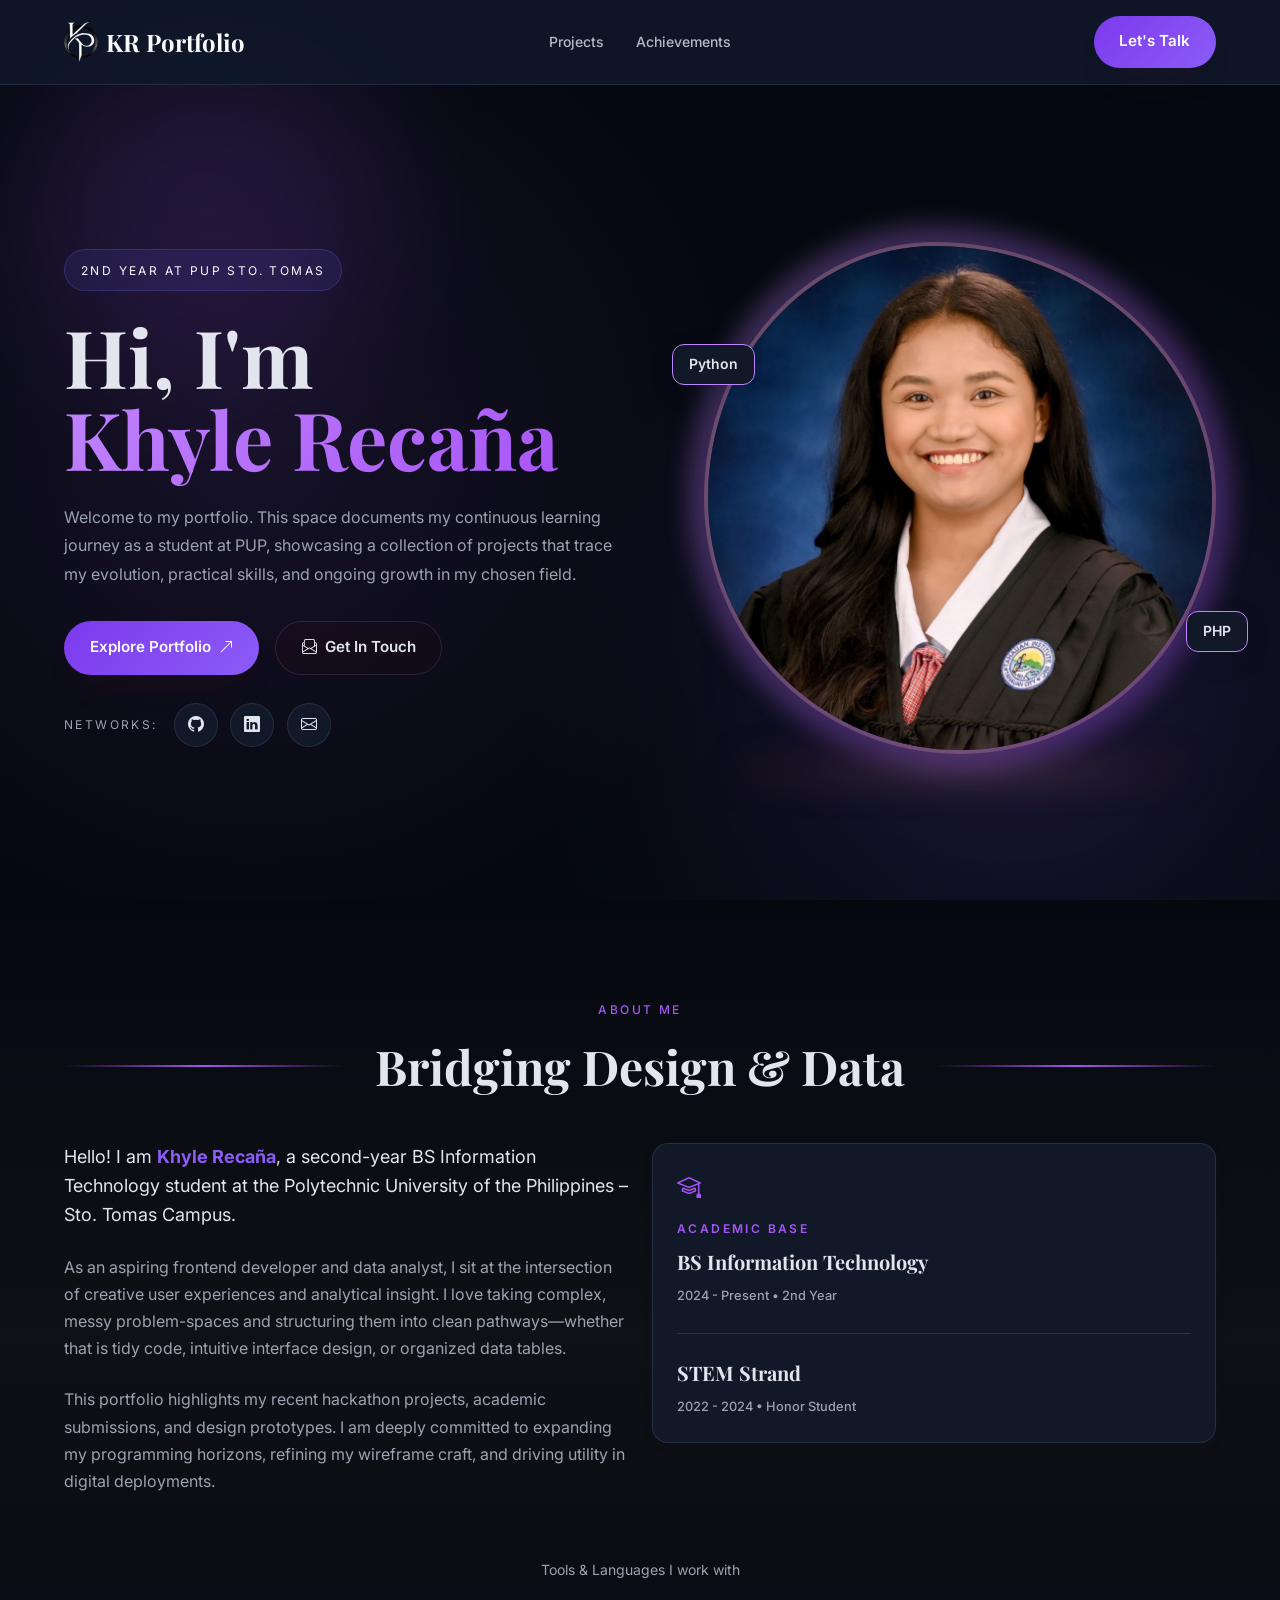
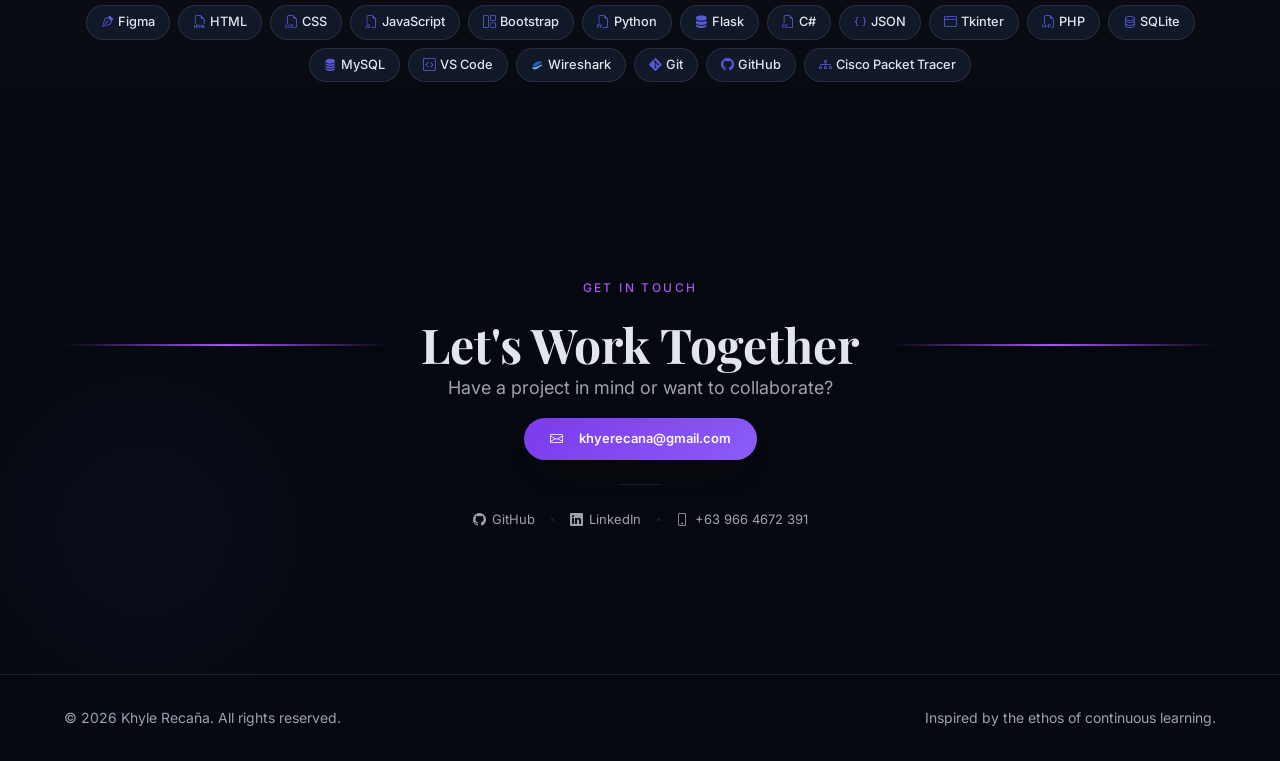
==== commit 3b19f2a4: "modify academic base" ====
--- a/index.html
+++ b/index.html
@@ -202,6 +202,9 @@
                         <div class="academic-label">Academic Base</div>
                         <h3 class="academic-title">BS Information Technology</h3>
                         <div class="academic-meta">2024 - Present • 2nd Year</div>
+                        <hr class="academic-divider">
+                        <h3 class="academic-title">STEM Strand</h3>
+                        <div class="academic-meta">2022 - 2024 • Honor Student</div>
                     </div>
                 </div>
             </div>
--- a/style.css
+++ b/style.css
@@ -811,6 +811,11 @@
   font-weight: 500;
 }
 
+.academic-divider {
+  margin: 15px 0;
+  border: 0;
+  border-top: 1px solid var(--accent);
+}
 
 /* ── 11. TOOLS SECTION ───────────────────────────────────── */
 .tools-section {
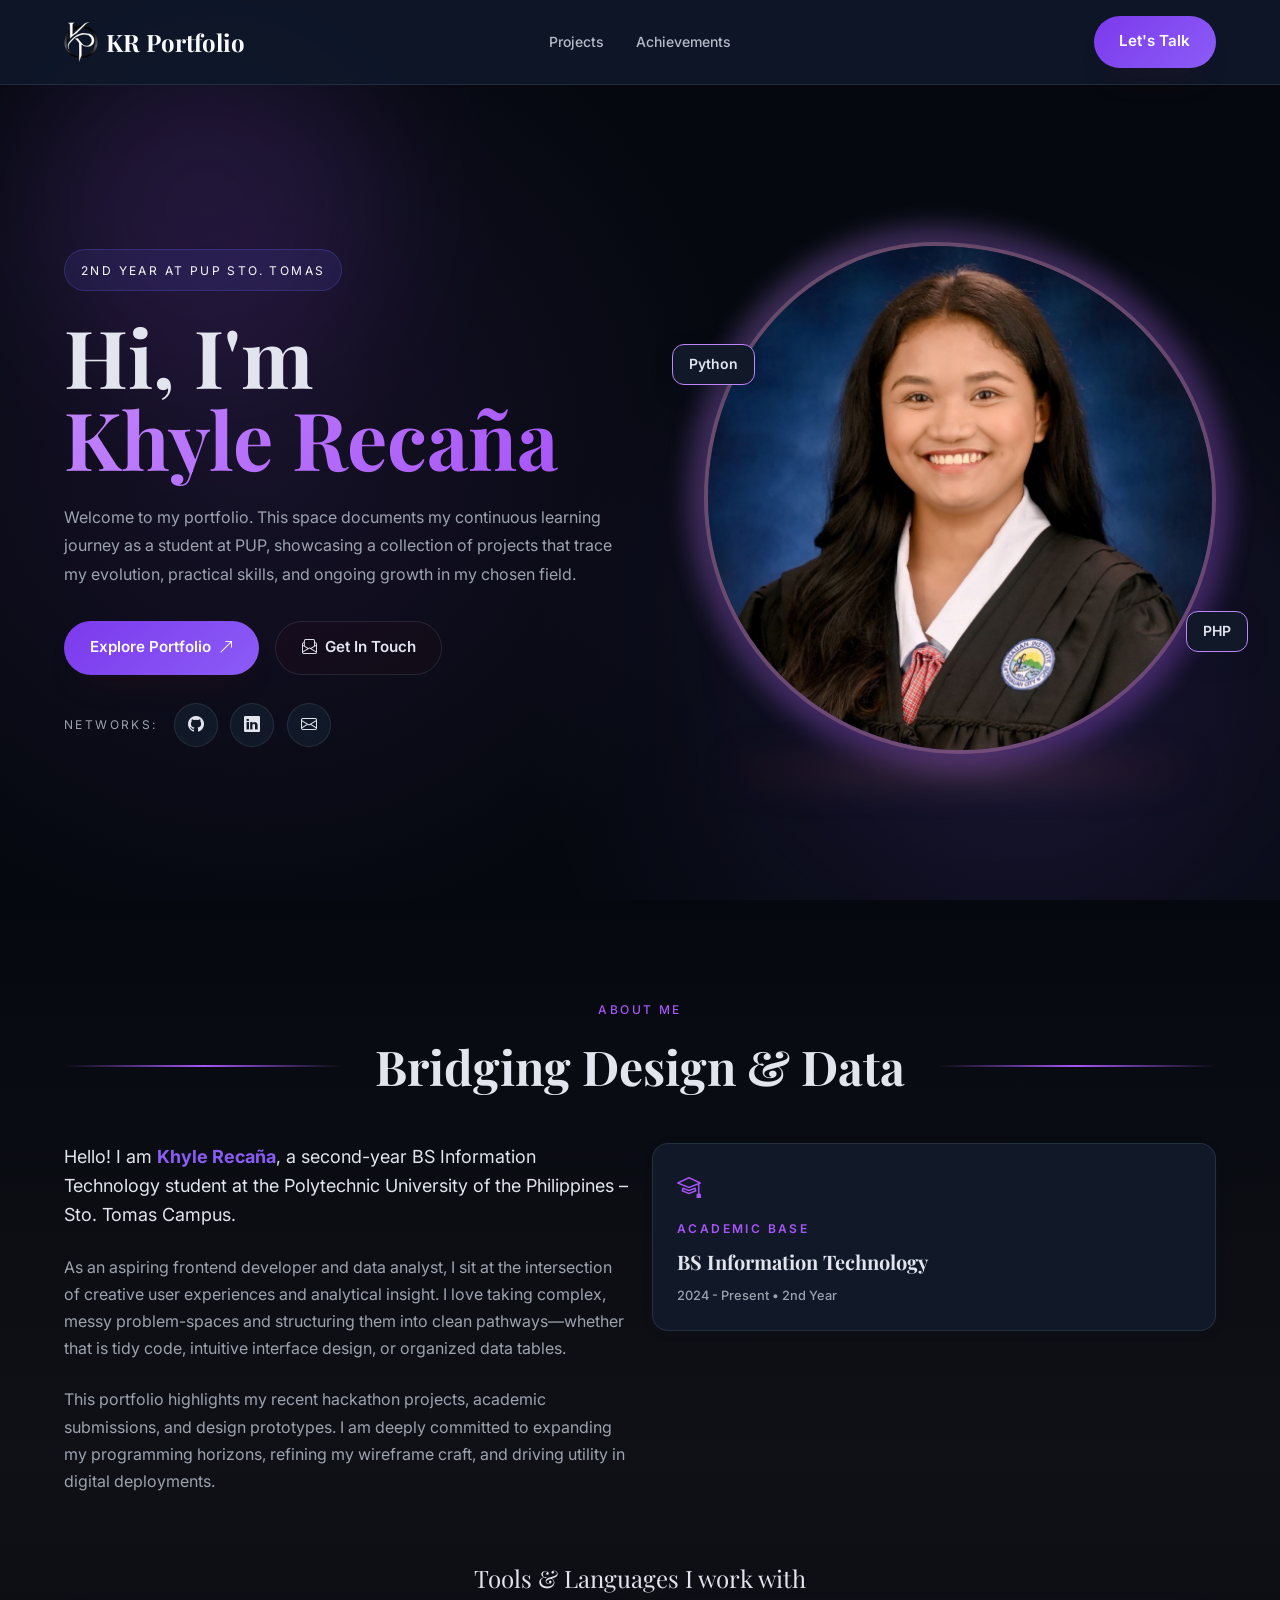
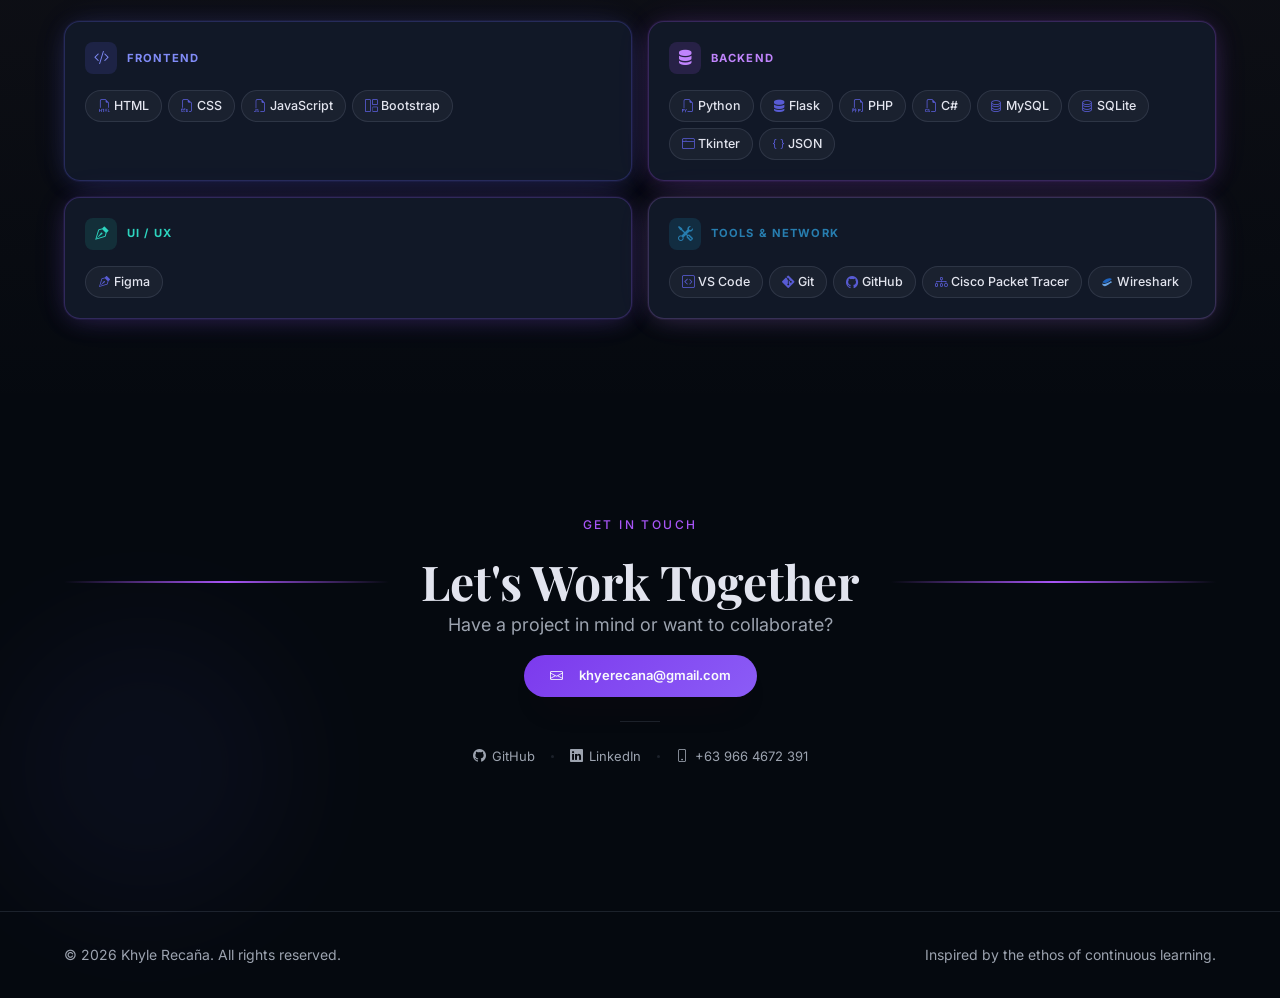
==== commit 5513a4b3: "tools and  tech new layout" ====
--- a/index.html
+++ b/index.html
@@ -202,9 +202,6 @@
                         <div class="academic-label">Academic Base</div>
                         <h3 class="academic-title">BS Information Technology</h3>
                         <div class="academic-meta">2024 - Present • 2nd Year</div>
-                        <hr class="academic-divider">
-                        <h3 class="academic-title">STEM Strand</h3>
-                        <div class="academic-meta">2022 - 2024 • Honor Student</div>
                     </div>
                 </div>
             </div>
@@ -212,25 +209,74 @@
             <!-- Tools -->
             <div class="tools-section animate-on-scroll">
                 <p class="tools-label">Tools & Languages I work with</p>
-                <div class="d-flex flex-wrap justify-content-center gap-2">
-                    <span class="tool-tag"><i class="bi bi-vector-pen me-1"></i>Figma</span>
-                    <span class="tool-tag"><i class="bi bi-filetype-html me-1"></i>HTML</span>
-                    <span class="tool-tag"><i class="bi bi-filetype-css me-1"></i>CSS</span>
-                    <span class="tool-tag"><i class="bi bi-filetype-js me-1"></i>JavaScript</span>
-                    <span class="tool-tag"><i class="bi bi-grid-1x2 me-1"></i>Bootstrap</span>
-                    <span class="tool-tag"><i class="bi bi-filetype-py me-1"></i>Python</span>
-                    <span class="tool-tag"><i class="bi bi-server me-1"></i>Flask</span>
-                    <span class="tool-tag"><i class="bi bi-filetype-cs me-1"></i>C#</span>
-                    <span class="tool-tag"><i class="bi bi-braces me-1"></i>JSON</span>
-                    <span class="tool-tag"><i class="bi bi-window me-1"></i>Tkinter</span>
-                    <span class="tool-tag"><i class="bi bi-filetype-php me-1"></i>PHP</span>
-                    <span class="tool-tag"><i class="bi bi-database me-1"></i>SQLite</span>
-                    <span class="tool-tag"><i class="bi bi-database-fill me-1"></i>MySQL</span>
-                    <span class="tool-tag"><i class="bi bi-code-square me-1"></i>VS Code</span>
-                    <span class="tool-tag"><svg class="tool-icon wireshark-icon me-1" viewBox="0 0 32 32" xmlns="http://www.w3.org/2000/svg" aria-hidden="true"><path d="M28.2 8.5c-1.5-1.8-4.2-2.7-6.8-2.7-3.5 0-8.4 1.9-11.7 4.4-1.5 1.1-2.9 2.2-4 3.4-.7.8-1.4 1.7-1.9 2.7 1.2 1.4 3.3 1.7 5.3 1.7 3.6 0 7-1.5 9.8-3.5 2.4-1.7 4.7-3.9 7.4-4.4 0 0-.1-1.1-.1-1.1z" fill="#1f70d8"/><path d="M26.1 12.6c-2.6 1.7-5.3 3.4-8.1 4.8-3.1 1.6-6.6 2.8-10.1 2.9-1.6.1-3.3-.2-4.4-1.1-.1.4-.2.9-.2 1.3 0 3.3 3.2 5.8 6.8 5.8 3.6 0 6.4-2.1 9.3-4.2 2.7-2 5.7-4.3 8.8-5.8.2-.1.3-.3.5-.4-1.3-1.4-2.8-2.5-4.6-3.5z" fill="#78b9ff"/></svg>Wireshark</span>
-                    <span class="tool-tag"><i class="bi bi-git me-1"></i>Git</span>
-                    <span class="tool-tag"><i class="bi bi-github me-1"></i>GitHub</span>
-                    <span class="tool-tag"><i class="bi bi-diagram-3 me-1"></i>Cisco Packet Tracer</span>
+                <div class="tools-grid">
+
+                    <!-- Frontend -->
+                    <div class="tool-card tool-card--frontend">
+                        <div class="tool-card-header">
+                            <div class="tool-card-icon">
+                                <i class="bi bi-code-slash"></i>
+                            </div>
+                            <span class="tool-card-title">Frontend</span>
+                        </div>
+                        <div class="tool-card-tags">
+                            <span class="tool-tag"><i class="bi bi-filetype-html me-1"></i>HTML</span>
+                            <span class="tool-tag"><i class="bi bi-filetype-css me-1"></i>CSS</span>
+                            <span class="tool-tag"><i class="bi bi-filetype-js me-1"></i>JavaScript</span>
+                            <span class="tool-tag"><i class="bi bi-grid-1x2 me-1"></i>Bootstrap</span>
+                        </div>
+                    </div>
+
+                    <!-- Backend -->
+                    <div class="tool-card tool-card--backend">
+                        <div class="tool-card-header">
+                            <div class="tool-card-icon">
+                                <i class="bi bi-server"></i>
+                            </div>
+                            <span class="tool-card-title">Backend</span>
+                        </div>
+                        <div class="tool-card-tags">
+                            <span class="tool-tag"><i class="bi bi-filetype-py me-1"></i>Python</span>
+                            <span class="tool-tag"><i class="bi bi-server me-1"></i>Flask</span>
+                            <span class="tool-tag"><i class="bi bi-filetype-php me-1"></i>PHP</span>
+                            <span class="tool-tag"><i class="bi bi-filetype-cs me-1"></i>C#</span>
+                            <span class="tool-tag"><i class="bi bi-database me-1"></i>MySQL</span>
+                            <span class="tool-tag"><i class="bi bi-database me-1"></i>SQLite</span>
+                            <span class="tool-tag"><i class="bi bi-window me-1"></i>Tkinter</span>
+                            <span class="tool-tag"><i class="bi bi-braces me-1"></i>JSON</span>
+                        </div>
+                    </div>
+
+                    <!-- UI / UX -->
+                    <div class="tool-card tool-card--uiux">
+                        <div class="tool-card-header">
+                            <div class="tool-card-icon">
+                                <i class="bi bi-vector-pen"></i>
+                            </div>
+                            <span class="tool-card-title">UI / UX</span>
+                        </div>
+                        <div class="tool-card-tags">
+                            <span class="tool-tag"><i class="bi bi-vector-pen me-1"></i>Figma</span>
+                        </div>
+                    </div>
+
+                    <!-- Tools & Network -->
+                    <div class="tool-card tool-card--devtools">
+                        <div class="tool-card-header">
+                            <div class="tool-card-icon">
+                                <i class="bi bi-tools"></i>
+                            </div>
+                            <span class="tool-card-title">Tools & Network</span>
+                        </div>
+                        <div class="tool-card-tags">
+                            <span class="tool-tag"><i class="bi bi-code-square me-1"></i>VS Code</span>
+                            <span class="tool-tag"><i class="bi bi-git me-1"></i>Git</span>
+                            <span class="tool-tag"><i class="bi bi-github me-1"></i>GitHub</span>
+                            <span class="tool-tag"><i class="bi bi-diagram-3 me-1"></i>Cisco Packet Tracer</span>
+                            <span class="tool-tag"><svg class="tool-icon wireshark-icon me-1" viewBox="0 0 32 32" xmlns="http://www.w3.org/2000/svg" aria-hidden="true"><path d="M28.2 8.5c-1.5-1.8-4.2-2.7-6.8-2.7-3.5 0-8.4 1.9-11.7 4.4-1.5 1.1-2.9 2.2-4 3.4-.7.8-1.4 1.7-1.9 2.7 1.2 1.4 3.3 1.7 5.3 1.7 3.6 0 7-1.5 9.8-3.5 2.4-1.7 4.7-3.9 7.4-4.4 0 0-.1-1.1-.1-1.1z" fill="#1f70d8"/><path d="M26.1 12.6c-2.6 1.7-5.3 3.4-8.1 4.8-3.1 1.6-6.6 2.8-10.1 2.9-1.6.1-3.3-.2-4.4-1.1-.1.4-.2.9-.2 1.3 0 3.3 3.2 5.8 6.8 5.8 3.6 0 6.4-2.1 9.3-4.2 2.7-2 5.7-4.3 8.8-5.8.2-.1.3-.3.5-.4-1.3-1.4-2.8-2.5-4.6-3.5z" fill="#78b9ff"/></svg>Wireshark</span>
+                        </div>
+                    </div>
+
                 </div>
             </div>
         </div>
--- a/style.css
+++ b/style.css
@@ -811,11 +811,6 @@
   font-weight: 500;
 }
 
-.academic-divider {
-  margin: 15px 0;
-  border: 0;
-  border-top: 1px solid var(--accent);
-}
 
 /* ── 11. TOOLS SECTION ───────────────────────────────────── */
 .tools-section {
@@ -824,20 +819,169 @@
 }
 
 .tools-label {
-  font-size: 0.875rem;
-  color: var(--muted-foreground);
+  font-size: 1.5rem;
+  font-family: 'Playfair Display', serif;
+  color: var(--foreground);
   margin-bottom: 1.5rem;
+}
+
+.tools-grid {
+  display: grid;
+  grid-template-columns: repeat(2, 1fr);
+  gap: 1rem;
+  text-align: left;
+}
+
+@media (max-width: 600px) {
+  .tools-grid {
+    grid-template-columns: 1fr;
+  }
+}
+
+/* Base card */
+.tool-card {
+  background: var(--card);
+  border-radius: 1rem;
+  padding: 1.25rem;
+  border: 1px solid var(--border);
+  transition: transform 0.25s ease, box-shadow 0.25s ease;
+}
+
+.tool-card:hover {
+  transform: translateY(-3px);
+}
+
+/* Per-category glow colors */
+.tool-card--frontend {
+  border-color: color-mix(in srgb, var(--primary) 25%, transparent);
+  box-shadow: 0 0 0 1px color-mix(in srgb, var(--primary) 8%, transparent),
+    0 4px 24px -4px color-mix(in srgb, var(--primary) 22%, transparent),
+    0 0 40px -10px color-mix(in srgb, var(--primary) 18%, transparent);
+}
+
+.tool-card--frontend:hover {
+  box-shadow: 0 0 0 1px color-mix(in srgb, var(--primary) 18%, transparent),
+    0 8px 32px -4px color-mix(in srgb, var(--primary) 36%, transparent),
+    0 0 60px -8px color-mix(in srgb, var(--primary) 28%, transparent);
+}
+
+.tool-card--backend {
+  border-color: color-mix(in srgb, var(--accent) 25%, transparent);
+  box-shadow: 0 0 0 1px color-mix(in srgb, var(--accent) 8%, transparent),
+    0 4px 24px -4px color-mix(in srgb, var(--accent) 22%, transparent),
+    0 0 40px -10px color-mix(in srgb, var(--accent) 18%, transparent);
+}
+
+.tool-card--backend:hover {
+  box-shadow: 0 0 0 1px color-mix(in srgb, var(--accent) 18%, transparent),
+    0 8px 32px -4px color-mix(in srgb, var(--accent) 36%, transparent),
+    0 0 60px -8px color-mix(in srgb, var(--accent) 28%, transparent);
+}
+
+.tool-card--uiux {
+  border-color: color-mix(in srgb, var(--secondary) 25%, transparent);
+  box-shadow: 0 0 0 1px color-mix(in srgb, var(--secondary) 8%, transparent),
+    0 4px 24px -4px color-mix(in srgb, var(--secondary) 22%, transparent),
+    0 0 40px -10px color-mix(in srgb, var(--secondary) 18%, transparent);
+}
+
+.tool-card--uiux:hover {
+  box-shadow: 0 0 0 1px color-mix(in srgb, var(--secondary) 18%, transparent),
+    0 8px 32px -4px color-mix(in srgb, var(--secondary) 36%, transparent),
+    0 0 60px -8px color-mix(in srgb, var(--secondary) 28%, transparent);
+}
+
+.tool-card--devtools {
+  border-color: color-mix(in srgb, var(--dusty-violet) 22%, transparent);
+  box-shadow: 0 0 0 1px color-mix(in srgb, var(--dusty-violet) 7%, transparent),
+    0 4px 24px -4px color-mix(in srgb, var(--dusty-violet) 20%, transparent),
+    0 0 40px -10px color-mix(in srgb, var(--dusty-violet) 15%, transparent);
+}
+
+.tool-card--devtools:hover {
+  box-shadow: 0 0 0 1px color-mix(in srgb, var(--dusty-violet) 16%, transparent),
+    0 8px 32px -4px color-mix(in srgb, var(--dusty-violet) 32%, transparent),
+    0 0 60px -8px color-mix(in srgb, var(--dusty-violet) 24%, transparent);
+}
+
+/* Card header */
+.tool-card-header {
+  display: flex;
+  align-items: center;
+  gap: 10px;
+  margin-bottom: 1rem;
+}
+
+.tool-card-icon {
+  width: 32px;
+  height: 32px;
+  border-radius: 8px;
+  display: flex;
+  align-items: center;
+  justify-content: center;
+  font-size: 15px;
+  flex-shrink: 0;
+}
+
+.tool-card--frontend .tool-card-icon {
+  background: rgba(99, 102, 241, 0.15);
+  color: #818cf8;
+}
+
+.tool-card--backend .tool-card-icon {
+  background: rgba(168, 85, 247, 0.15);
+  color: #c084fc;
+}
+
+.tool-card--uiux .tool-card-icon {
+  background: rgba(45, 212, 191, 0.12);
+  color: #2dd4bf;
+}
+
+.tool-card--devtools .tool-card-icon {
+  background: rgba(36, 197, 251, 0.12);
+  color: #277daf;
+}
+
+.tool-card-title {
+  font-size: 0.7rem;
+  font-weight: 700;
+  text-transform: uppercase;
+  letter-spacing: 0.1em;
+}
+
+.tool-card--frontend .tool-card-title {
+  color: #818cf8;
+}
+
+.tool-card--backend .tool-card-title {
+  color: #c084fc;
+}
+
+.tool-card--uiux .tool-card-title {
+  color: #2dd4bf;
+}
+
+.tool-card--devtools .tool-card-title {
+  color: #277daf;
+}
+
+/* Tags inside cards */
+.tool-card-tags {
+  display: flex;
+  flex-wrap: wrap;
+  gap: 6px;
 }
 
 .tool-tag {
   display: inline-flex;
   align-items: center;
-  padding: 6px 14px;
+  padding: 5px 12px;
   border-radius: 999px;
   border: 1px solid var(--border);
-  background: var(--card);
-  color: var(--foreground);
-  font-size: 0.8rem;
+  background: rgba(255, 255, 255, 0.04);
+  color: var(--foreground);
+  font-size: 0.78rem;
   font-weight: 500;
   transition: border-color 0.2s, background 0.2s;
 }
@@ -855,9 +999,24 @@
   min-height: 1em;
 }
 
-.tool-tag:hover {
-  border-color: rgba(124, 110, 245, 0.4);
-  background: rgba(124, 110, 245, 0.07);
+.tool-card--frontend .tool-tag:hover {
+  border-color: rgba(99, 102, 241, 0.45);
+  background: rgba(99, 102, 241, 0.08);
+}
+
+.tool-card--backend .tool-tag:hover {
+  border-color: rgba(168, 85, 247, 0.45);
+  background: rgba(168, 85, 247, 0.08);
+}
+
+.tool-card--uiux .tool-tag:hover {
+  border-color: rgba(45, 212, 191, 0.45);
+  background: rgba(45, 212, 191, 0.08);
+}
+
+.tool-card--devtools .tool-tag:hover {
+  border-color: rgba(251, 191, 36, 0.45);
+  background: rgba(251, 191, 36, 0.08);
 }
 
 
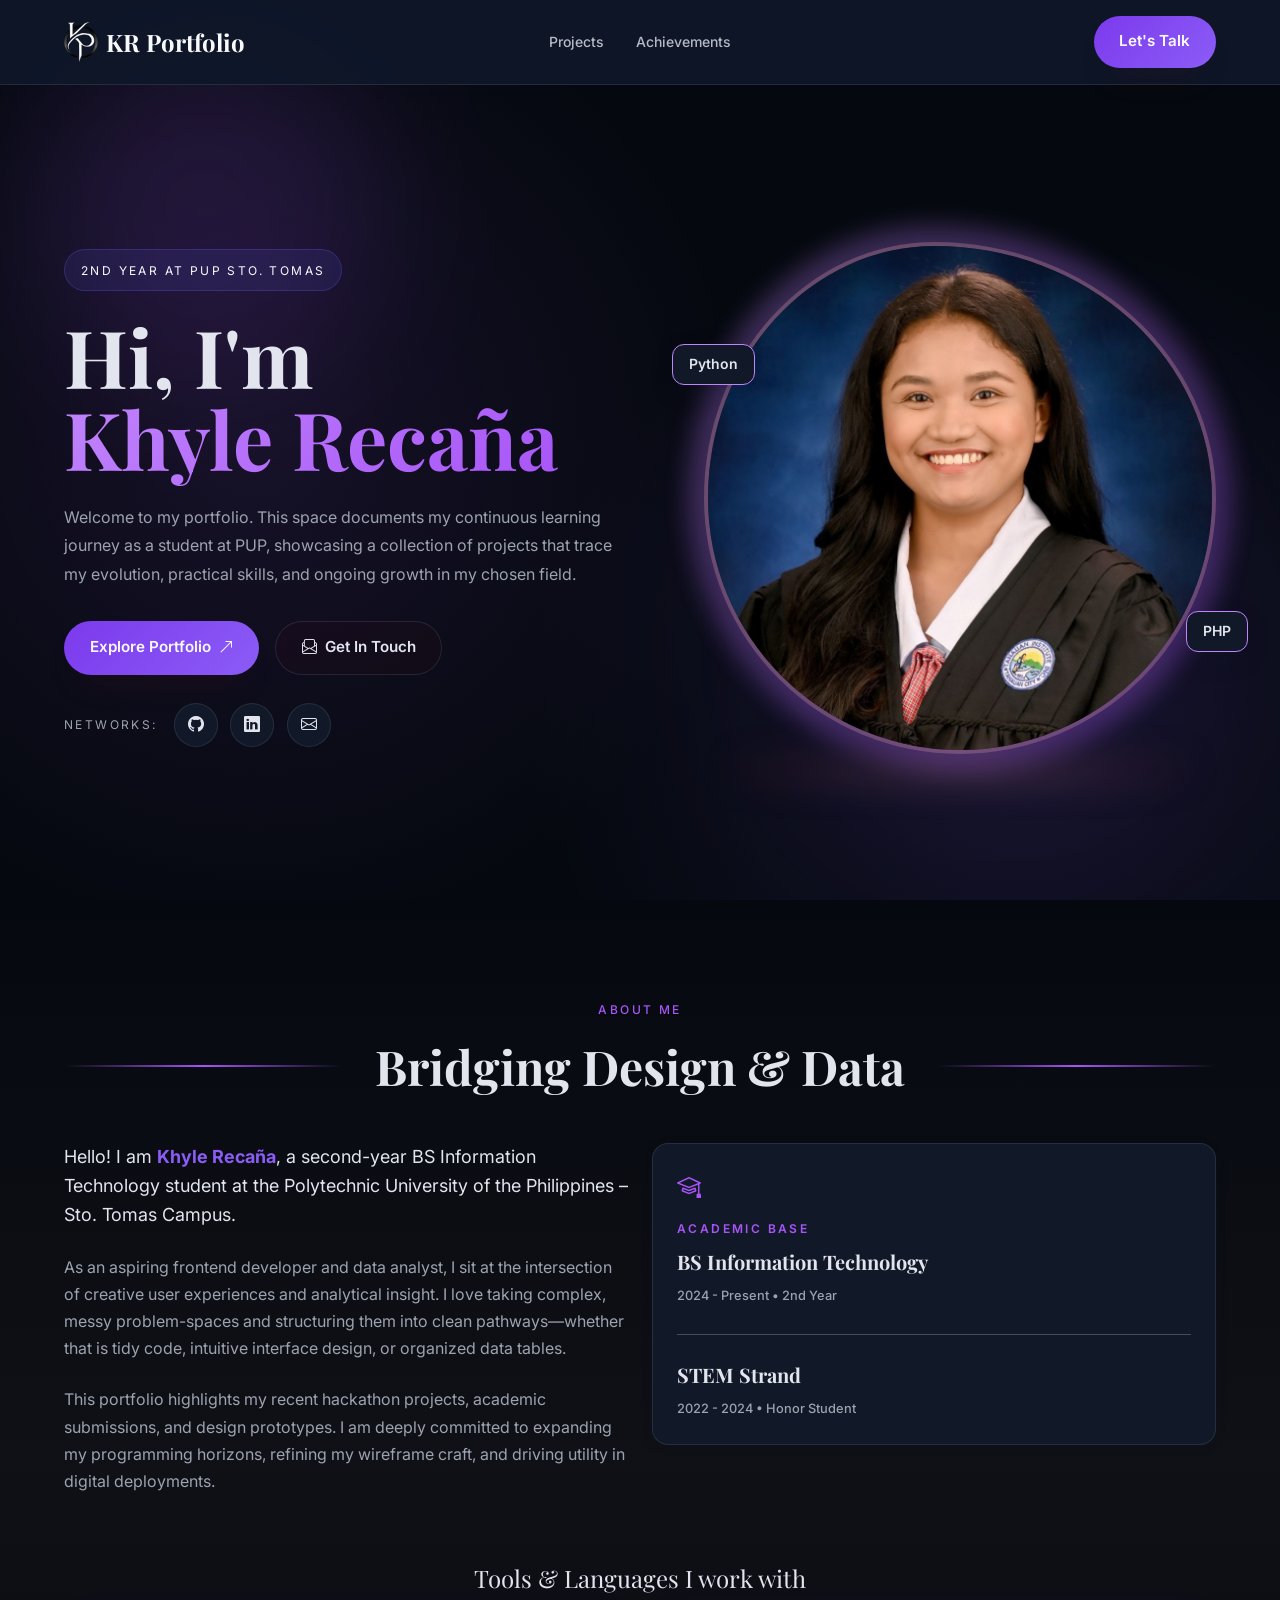
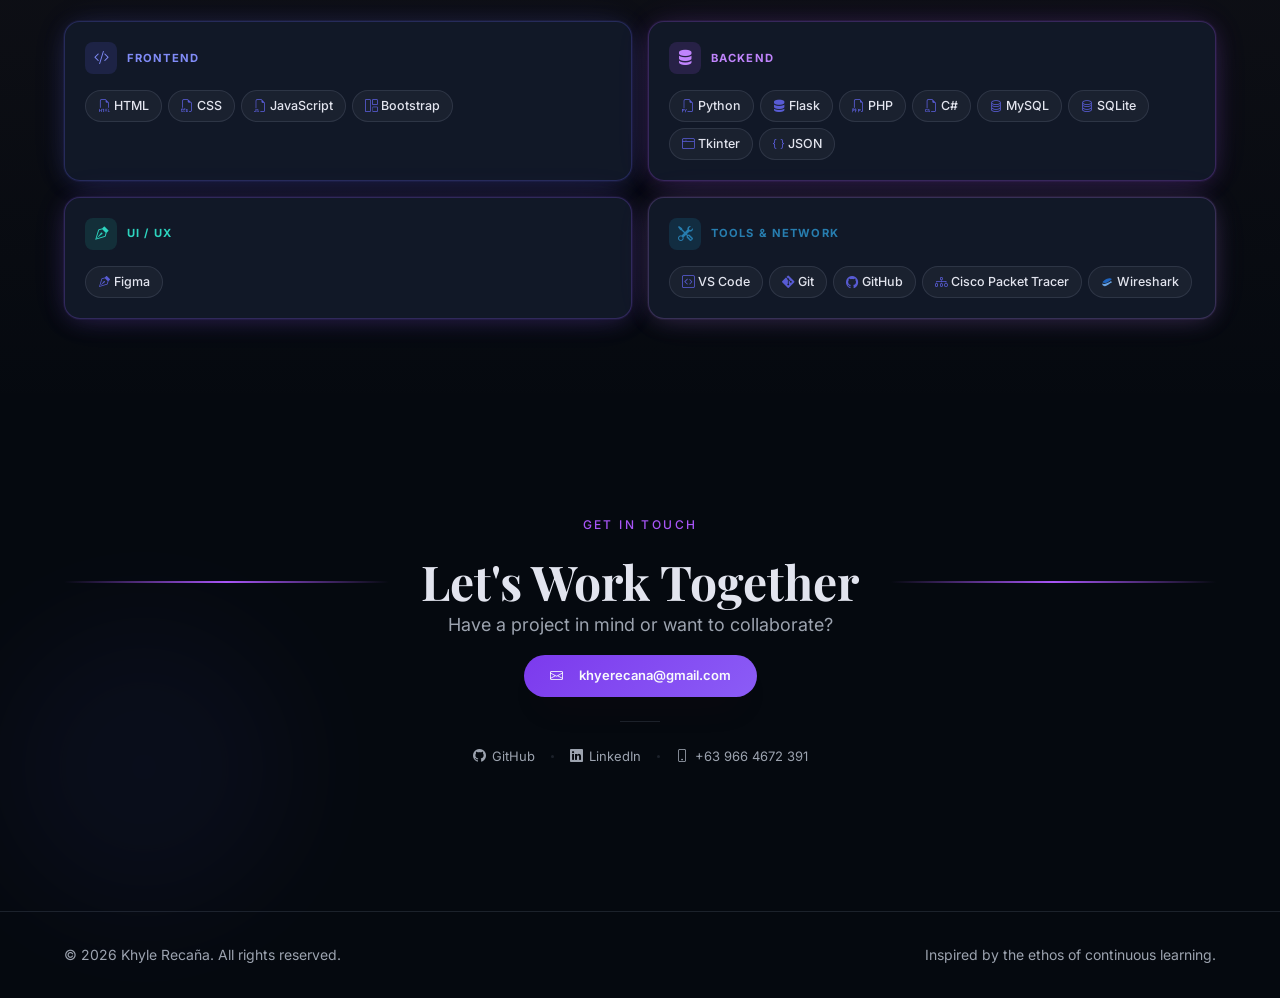
==== commit 9cb5746f: "academic base" ====
--- a/index.html
+++ b/index.html
@@ -54,8 +54,8 @@
             </div>
 
             <!-- Mobile hamburger -->
-            <button class="navbar-toggler border-0 p-1 shadow-none d-lg-none" type="button"
-                id="mobileMenuToggle" aria-label="Toggle navigation">
+            <button class="navbar-toggler border-0 p-1 shadow-none d-lg-none" type="button" id="mobileMenuToggle"
+                aria-label="Toggle navigation">
                 <i class="bi bi-list fs-2 text-white"></i>
             </button>
         </div>
@@ -202,6 +202,9 @@
                         <div class="academic-label">Academic Base</div>
                         <h3 class="academic-title">BS Information Technology</h3>
                         <div class="academic-meta">2024 - Present • 2nd Year</div>
+                        <hr class="academic-divider">
+                        <h3 class="academic-title">STEM Strand</h3>
+                        <div class="academic-meta">2022 - 2024 • Honor Student</div>
                     </div>
                 </div>
             </div>
@@ -273,7 +276,15 @@
                             <span class="tool-tag"><i class="bi bi-git me-1"></i>Git</span>
                             <span class="tool-tag"><i class="bi bi-github me-1"></i>GitHub</span>
                             <span class="tool-tag"><i class="bi bi-diagram-3 me-1"></i>Cisco Packet Tracer</span>
-                            <span class="tool-tag"><svg class="tool-icon wireshark-icon me-1" viewBox="0 0 32 32" xmlns="http://www.w3.org/2000/svg" aria-hidden="true"><path d="M28.2 8.5c-1.5-1.8-4.2-2.7-6.8-2.7-3.5 0-8.4 1.9-11.7 4.4-1.5 1.1-2.9 2.2-4 3.4-.7.8-1.4 1.7-1.9 2.7 1.2 1.4 3.3 1.7 5.3 1.7 3.6 0 7-1.5 9.8-3.5 2.4-1.7 4.7-3.9 7.4-4.4 0 0-.1-1.1-.1-1.1z" fill="#1f70d8"/><path d="M26.1 12.6c-2.6 1.7-5.3 3.4-8.1 4.8-3.1 1.6-6.6 2.8-10.1 2.9-1.6.1-3.3-.2-4.4-1.1-.1.4-.2.9-.2 1.3 0 3.3 3.2 5.8 6.8 5.8 3.6 0 6.4-2.1 9.3-4.2 2.7-2 5.7-4.3 8.8-5.8.2-.1.3-.3.5-.4-1.3-1.4-2.8-2.5-4.6-3.5z" fill="#78b9ff"/></svg>Wireshark</span>
+                            <span class="tool-tag"><svg class="tool-icon wireshark-icon me-1" viewBox="0 0 32 32"
+                                    xmlns="http://www.w3.org/2000/svg" aria-hidden="true">
+                                    <path
+                                        d="M28.2 8.5c-1.5-1.8-4.2-2.7-6.8-2.7-3.5 0-8.4 1.9-11.7 4.4-1.5 1.1-2.9 2.2-4 3.4-.7.8-1.4 1.7-1.9 2.7 1.2 1.4 3.3 1.7 5.3 1.7 3.6 0 7-1.5 9.8-3.5 2.4-1.7 4.7-3.9 7.4-4.4 0 0-.1-1.1-.1-1.1z"
+                                        fill="#1f70d8" />
+                                    <path
+                                        d="M26.1 12.6c-2.6 1.7-5.3 3.4-8.1 4.8-3.1 1.6-6.6 2.8-10.1 2.9-1.6.1-3.3-.2-4.4-1.1-.1.4-.2.9-.2 1.3 0 3.3 3.2 5.8 6.8 5.8 3.6 0 6.4-2.1 9.3-4.2 2.7-2 5.7-4.3 8.8-5.8.2-.1.3-.3.5-.4-1.3-1.4-2.8-2.5-4.6-3.5z"
+                                        fill="#78b9ff" />
+                                </svg>Wireshark</span>
                         </div>
                     </div>
 
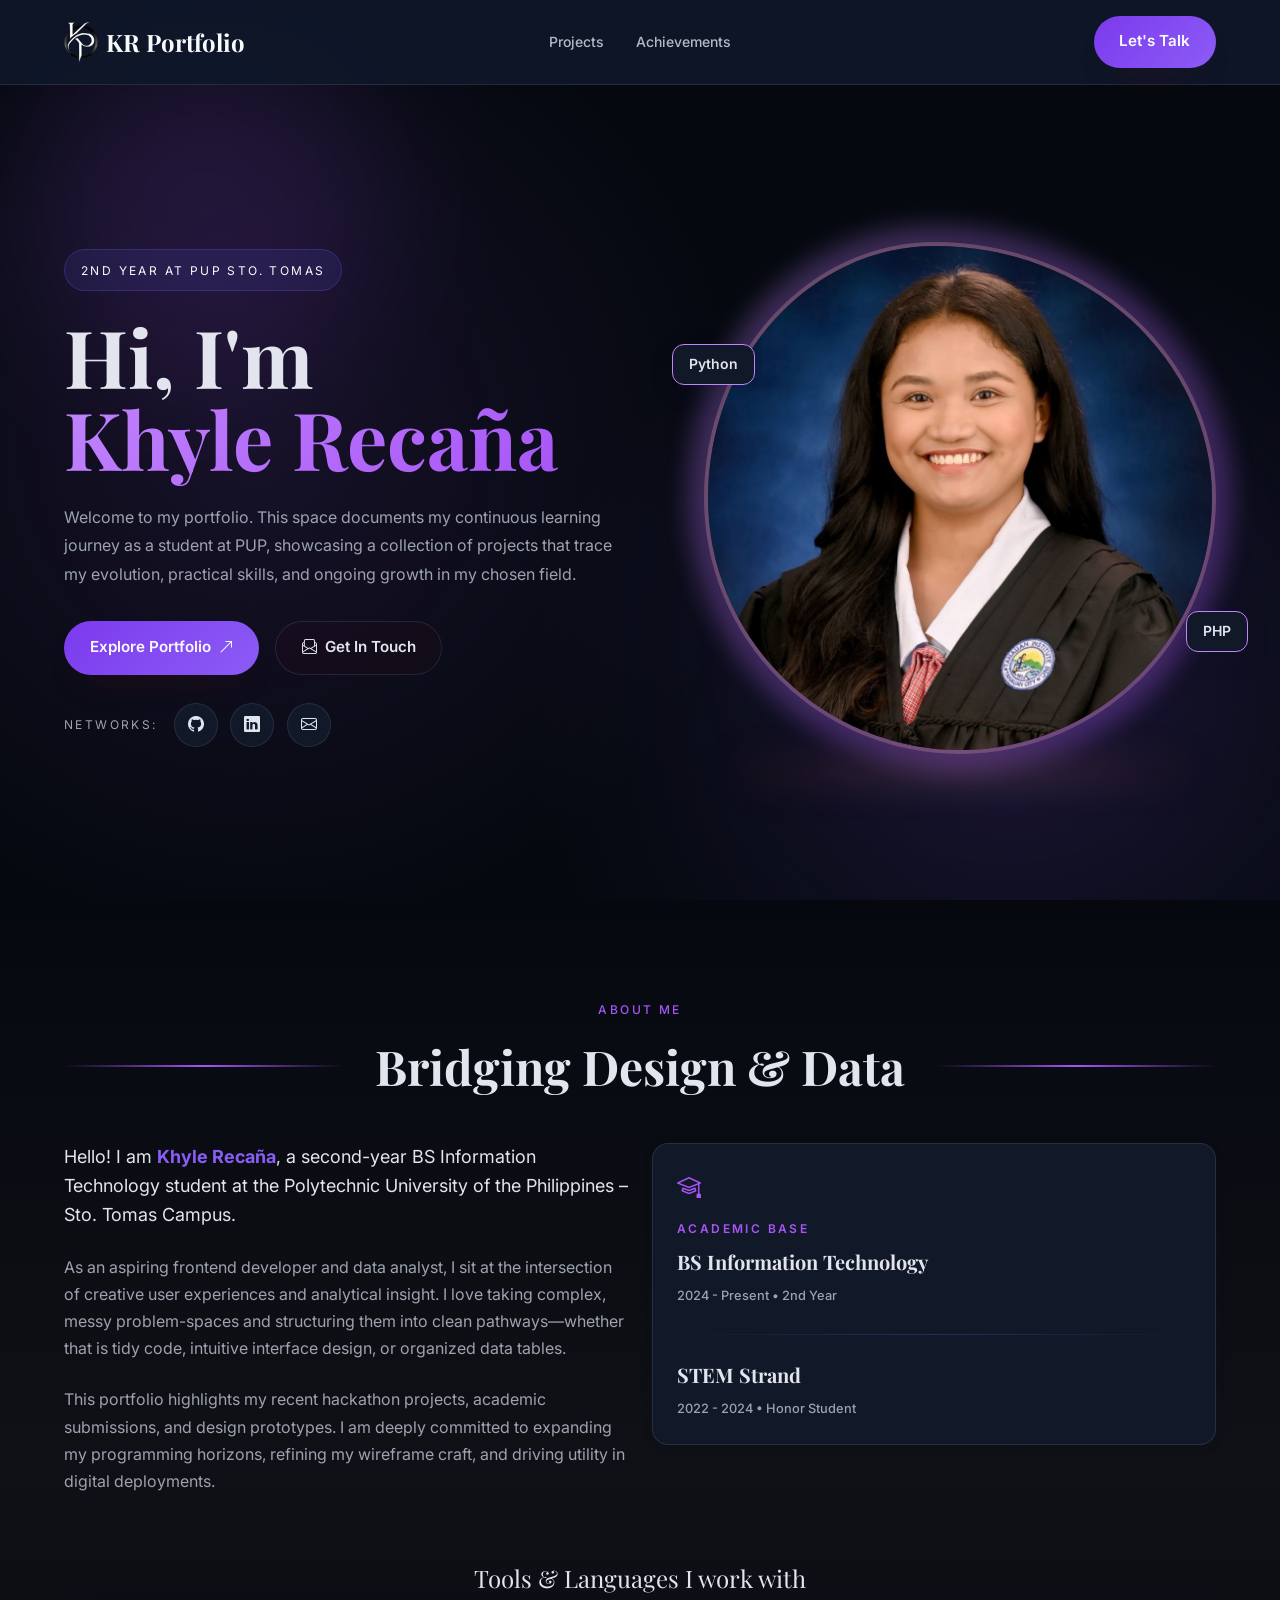
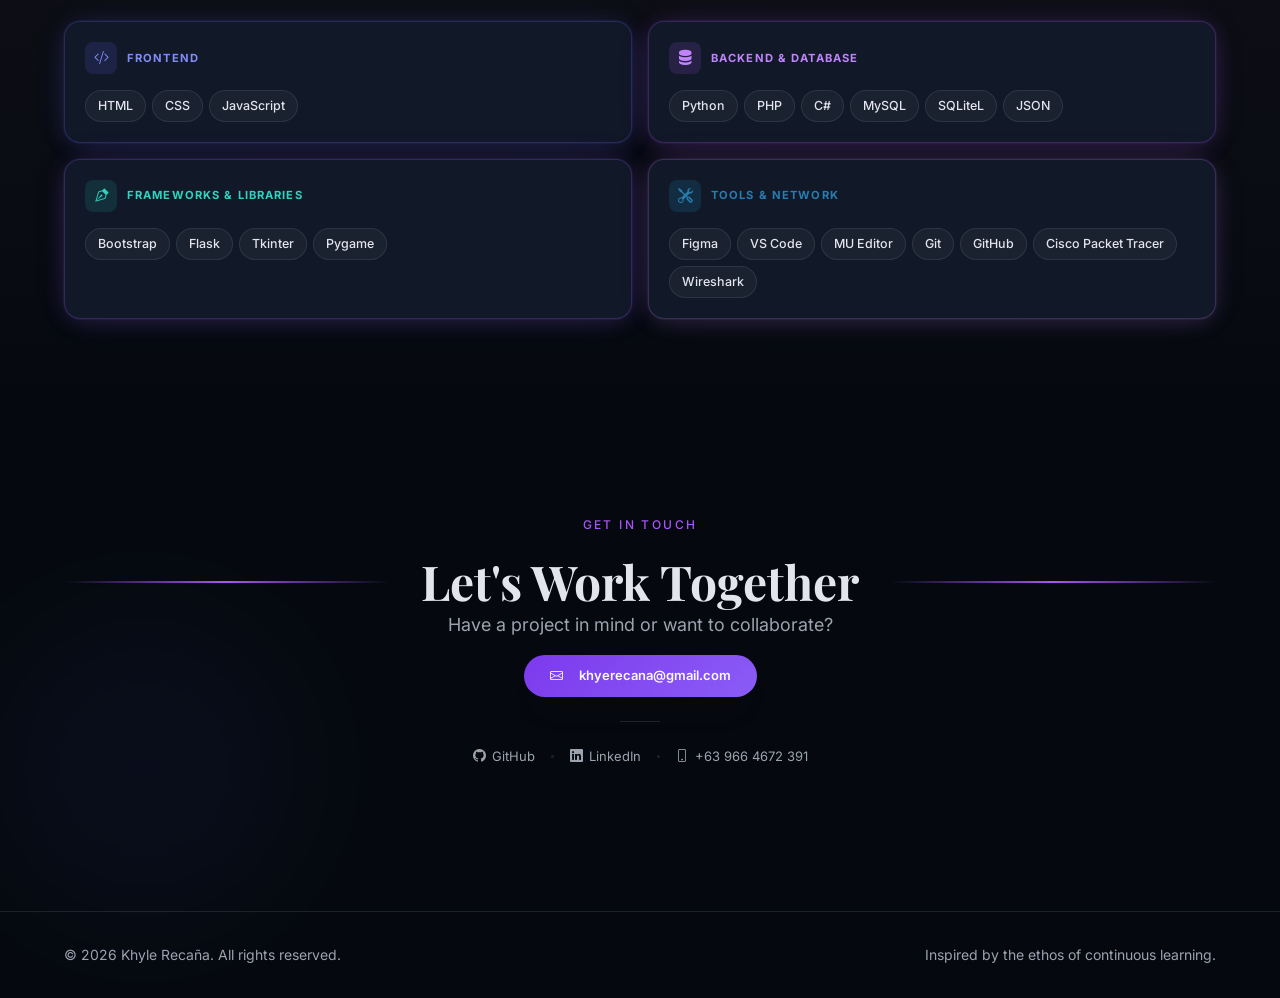
==== commit 2d58139e: "tool and tech new layout" ====
--- a/index.html
+++ b/index.html
@@ -223,43 +223,43 @@
                             <span class="tool-card-title">Frontend</span>
                         </div>
                         <div class="tool-card-tags">
-                            <span class="tool-tag"><i class="bi bi-filetype-html me-1"></i>HTML</span>
-                            <span class="tool-tag"><i class="bi bi-filetype-css me-1"></i>CSS</span>
-                            <span class="tool-tag"><i class="bi bi-filetype-js me-1"></i>JavaScript</span>
-                            <span class="tool-tag"><i class="bi bi-grid-1x2 me-1"></i>Bootstrap</span>
-                        </div>
-                    </div>
-
-                    <!-- Backend -->
+                            <span class="tool-tag"></i>HTML</span>
+                            <span class="tool-tag"></i>CSS</span>
+                            <span class="tool-tag"></i>JavaScript</span>
+                        </div>
+                    </div>
+
+                    <!-- Backend & Database -->
                     <div class="tool-card tool-card--backend">
                         <div class="tool-card-header">
                             <div class="tool-card-icon">
                                 <i class="bi bi-server"></i>
                             </div>
-                            <span class="tool-card-title">Backend</span>
+                            <span class="tool-card-title">Backend & Database</span>
                         </div>
                         <div class="tool-card-tags">
-                            <span class="tool-tag"><i class="bi bi-filetype-py me-1"></i>Python</span>
-                            <span class="tool-tag"><i class="bi bi-server me-1"></i>Flask</span>
-                            <span class="tool-tag"><i class="bi bi-filetype-php me-1"></i>PHP</span>
-                            <span class="tool-tag"><i class="bi bi-filetype-cs me-1"></i>C#</span>
-                            <span class="tool-tag"><i class="bi bi-database me-1"></i>MySQL</span>
-                            <span class="tool-tag"><i class="bi bi-database me-1"></i>SQLite</span>
-                            <span class="tool-tag"><i class="bi bi-window me-1"></i>Tkinter</span>
-                            <span class="tool-tag"><i class="bi bi-braces me-1"></i>JSON</span>
-                        </div>
-                    </div>
-
-                    <!-- UI / UX -->
-                    <div class="tool-card tool-card--uiux">
+                            <span class="tool-tag"></i>Python</span>
+                            <span class="tool-tag"></i>PHP</span>
+                            <span class="tool-tag"></i>C#</span>
+                            <span class="tool-tag"></i>MySQL</span>
+                            <span class="tool-tag"></i>SQLiteL</span>
+                            <span class="tool-tag"></i>JSON</span>
+                        </div>
+                    </div>
+
+                    <!-- Frameworks & Libraries -->
+                    <div class="tool-card tool-card--frameworks">
                         <div class="tool-card-header">
                             <div class="tool-card-icon">
                                 <i class="bi bi-vector-pen"></i>
                             </div>
-                            <span class="tool-card-title">UI / UX</span>
+                            <span class="tool-card-title">Frameworks & Libraries</span>
                         </div>
                         <div class="tool-card-tags">
-                            <span class="tool-tag"><i class="bi bi-vector-pen me-1"></i>Figma</span>
+                            <span class="tool-tag"></i>Bootstrap</span>
+                            <span class="tool-tag"></i>Flask</span>
+                            <span class="tool-tag"></i>Tkinter</span>
+                            <span class="tool-tag"></i>Pygame</span>
                         </div>
                     </div>
 
@@ -272,19 +272,13 @@
                             <span class="tool-card-title">Tools & Network</span>
                         </div>
                         <div class="tool-card-tags">
-                            <span class="tool-tag"><i class="bi bi-code-square me-1"></i>VS Code</span>
-                            <span class="tool-tag"><i class="bi bi-git me-1"></i>Git</span>
-                            <span class="tool-tag"><i class="bi bi-github me-1"></i>GitHub</span>
-                            <span class="tool-tag"><i class="bi bi-diagram-3 me-1"></i>Cisco Packet Tracer</span>
-                            <span class="tool-tag"><svg class="tool-icon wireshark-icon me-1" viewBox="0 0 32 32"
-                                    xmlns="http://www.w3.org/2000/svg" aria-hidden="true">
-                                    <path
-                                        d="M28.2 8.5c-1.5-1.8-4.2-2.7-6.8-2.7-3.5 0-8.4 1.9-11.7 4.4-1.5 1.1-2.9 2.2-4 3.4-.7.8-1.4 1.7-1.9 2.7 1.2 1.4 3.3 1.7 5.3 1.7 3.6 0 7-1.5 9.8-3.5 2.4-1.7 4.7-3.9 7.4-4.4 0 0-.1-1.1-.1-1.1z"
-                                        fill="#1f70d8" />
-                                    <path
-                                        d="M26.1 12.6c-2.6 1.7-5.3 3.4-8.1 4.8-3.1 1.6-6.6 2.8-10.1 2.9-1.6.1-3.3-.2-4.4-1.1-.1.4-.2.9-.2 1.3 0 3.3 3.2 5.8 6.8 5.8 3.6 0 6.4-2.1 9.3-4.2 2.7-2 5.7-4.3 8.8-5.8.2-.1.3-.3.5-.4-1.3-1.4-2.8-2.5-4.6-3.5z"
-                                        fill="#78b9ff" />
-                                </svg>Wireshark</span>
+                            <span class="tool-tag"></i>Figma</span>
+                            <span class="tool-tag"></i>VS Code</span>
+                            <span class="tool-tag"></i>MU Editor</span>
+                            <span class="tool-tag"></i>Git</span>
+                            <span class="tool-tag"></i>GitHub</span>
+                            <span class="tool-tag"></i>Cisco Packet Tracer</span>
+                            <span class="tool-tag"></i>Wireshark</span>
                         </div>
                     </div>
 
--- a/style.css
+++ b/style.css
@@ -811,6 +811,13 @@
   font-weight: 500;
 }
 
+.academic-divider {
+  border: 0;
+  height: 1px;
+  background: linear-gradient(150deg, transparent, var(--accent), transparent);
+  margin: 1rem 0;
+}
+
 
 /* ── 11. TOOLS SECTION ───────────────────────────────────── */
 .tools-section {
@@ -878,14 +885,14 @@
     0 0 60px -8px color-mix(in srgb, var(--accent) 28%, transparent);
 }
 
-.tool-card--uiux {
+.tool-card--frameworks {
   border-color: color-mix(in srgb, var(--secondary) 25%, transparent);
   box-shadow: 0 0 0 1px color-mix(in srgb, var(--secondary) 8%, transparent),
     0 4px 24px -4px color-mix(in srgb, var(--secondary) 22%, transparent),
     0 0 40px -10px color-mix(in srgb, var(--secondary) 18%, transparent);
 }
 
-.tool-card--uiux:hover {
+.tool-card--frameworks:hover {
   box-shadow: 0 0 0 1px color-mix(in srgb, var(--secondary) 18%, transparent),
     0 8px 32px -4px color-mix(in srgb, var(--secondary) 36%, transparent),
     0 0 60px -8px color-mix(in srgb, var(--secondary) 28%, transparent);
@@ -933,7 +940,7 @@
   color: #c084fc;
 }
 
-.tool-card--uiux .tool-card-icon {
+.tool-card--frameworks .tool-card-icon {
   background: rgba(45, 212, 191, 0.12);
   color: #2dd4bf;
 }
@@ -958,7 +965,7 @@
   color: #c084fc;
 }
 
-.tool-card--uiux .tool-card-title {
+.tool-card--frameworks .tool-card-title {
   color: #2dd4bf;
 }
 
@@ -992,13 +999,6 @@
   opacity: 0.85;
 }
 
-.wireshark-icon {
-  width: 1em;
-  height: 1em;
-  min-width: 1em;
-  min-height: 1em;
-}
-
 .tool-card--frontend .tool-tag:hover {
   border-color: rgba(99, 102, 241, 0.45);
   background: rgba(99, 102, 241, 0.08);
@@ -1009,7 +1009,7 @@
   background: rgba(168, 85, 247, 0.08);
 }
 
-.tool-card--uiux .tool-tag:hover {
+.tool-card--frameworks .tool-tag:hover {
   border-color: rgba(45, 212, 191, 0.45);
   background: rgba(45, 212, 191, 0.08);
 }
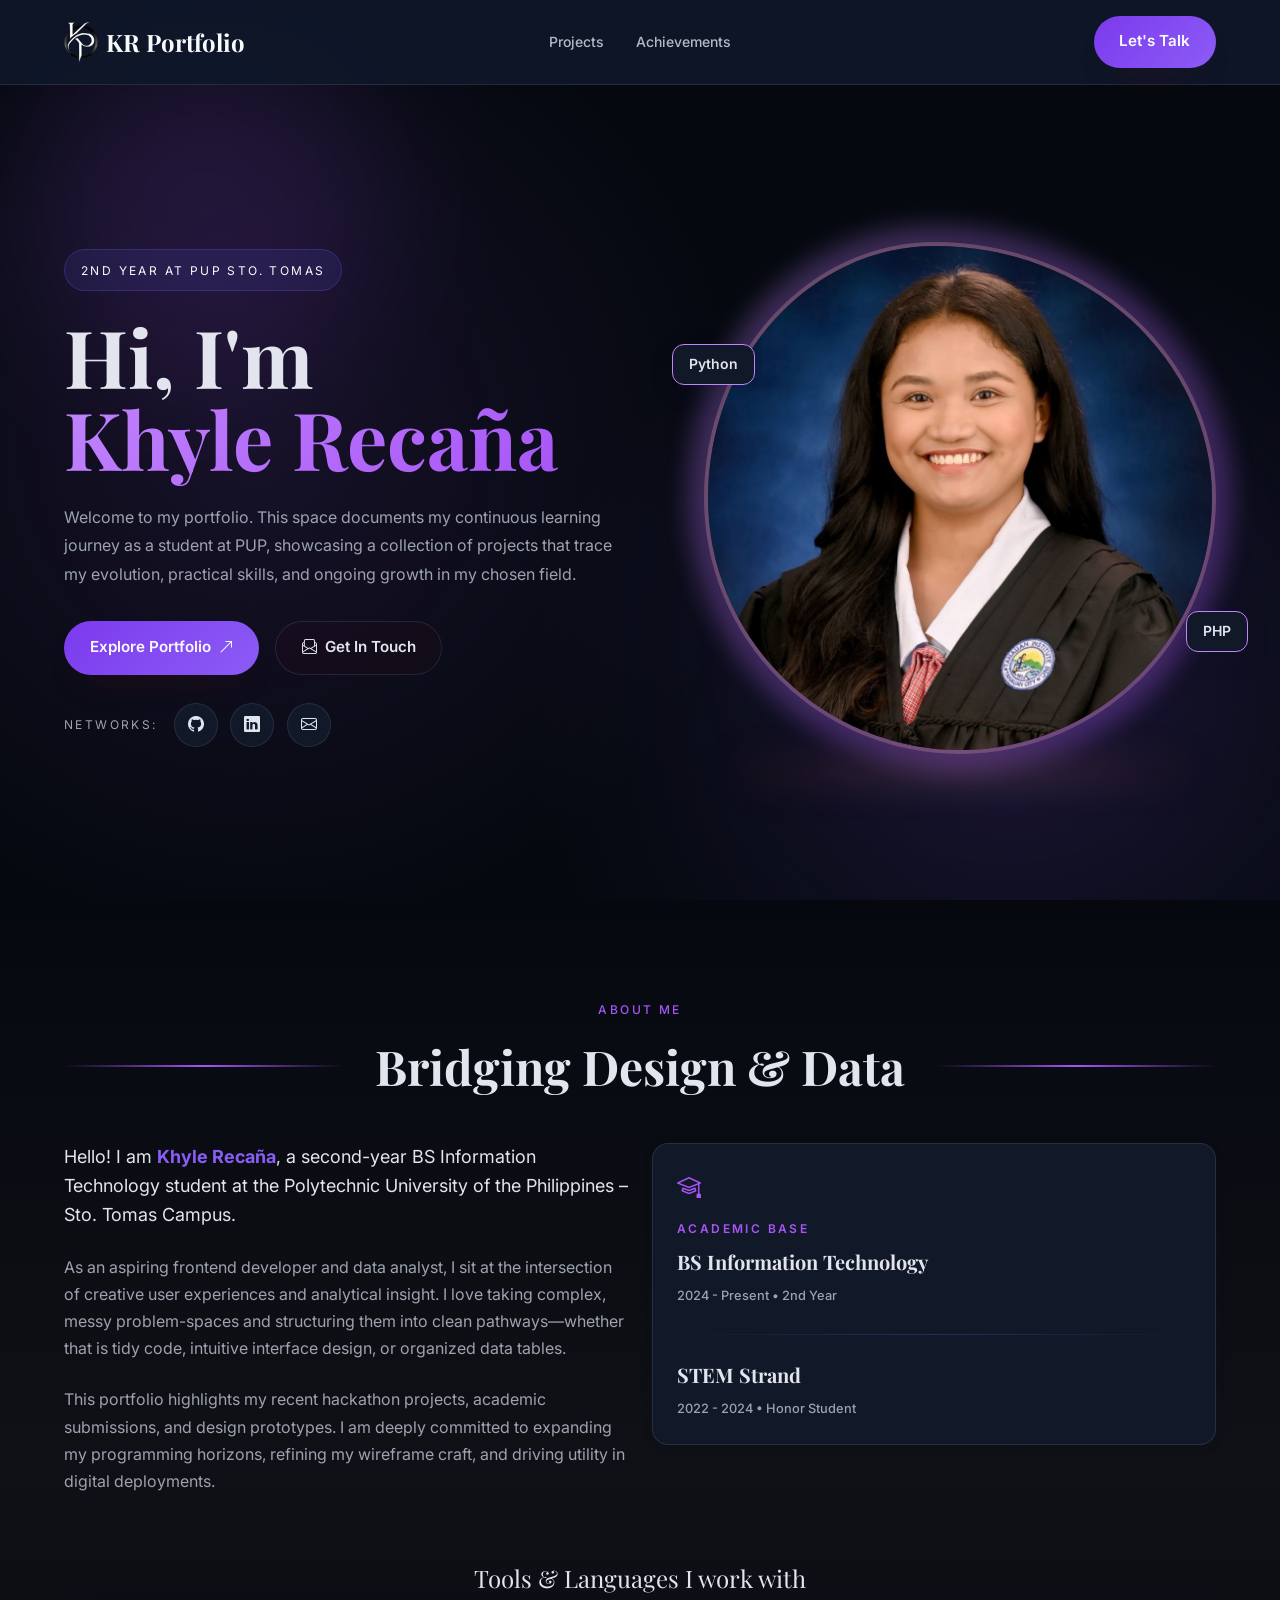
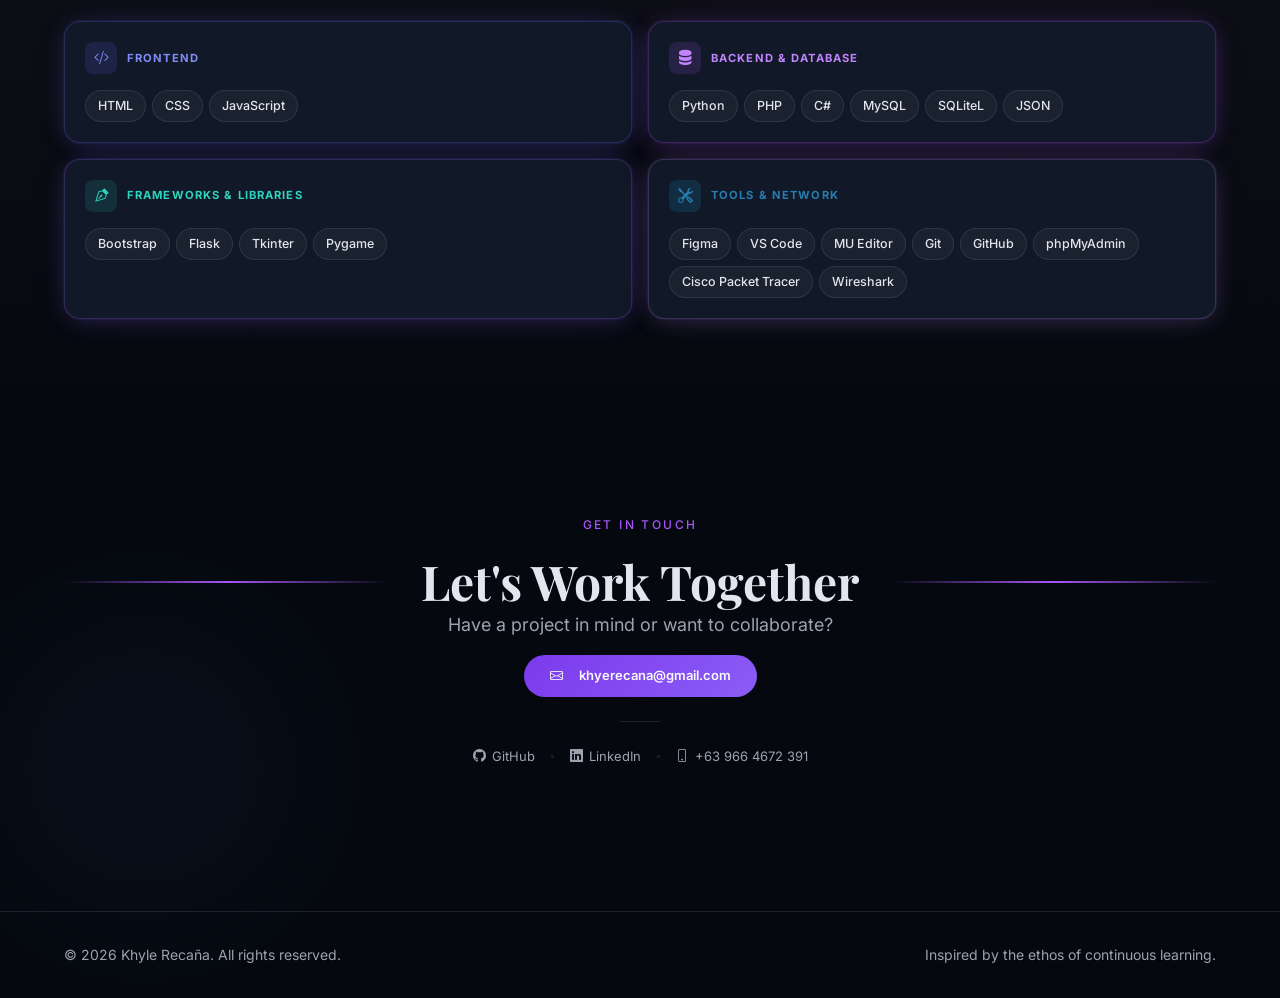
==== commit 4be80137: "add tech stacks" ====
--- a/index.html
+++ b/index.html
@@ -277,6 +277,7 @@
                             <span class="tool-tag"></i>MU Editor</span>
                             <span class="tool-tag"></i>Git</span>
                             <span class="tool-tag"></i>GitHub</span>
+                            <span class="tool-tag"></i>phpMyAdmin</span>
                             <span class="tool-tag"></i>Cisco Packet Tracer</span>
                             <span class="tool-tag"></i>Wireshark</span>
                         </div>
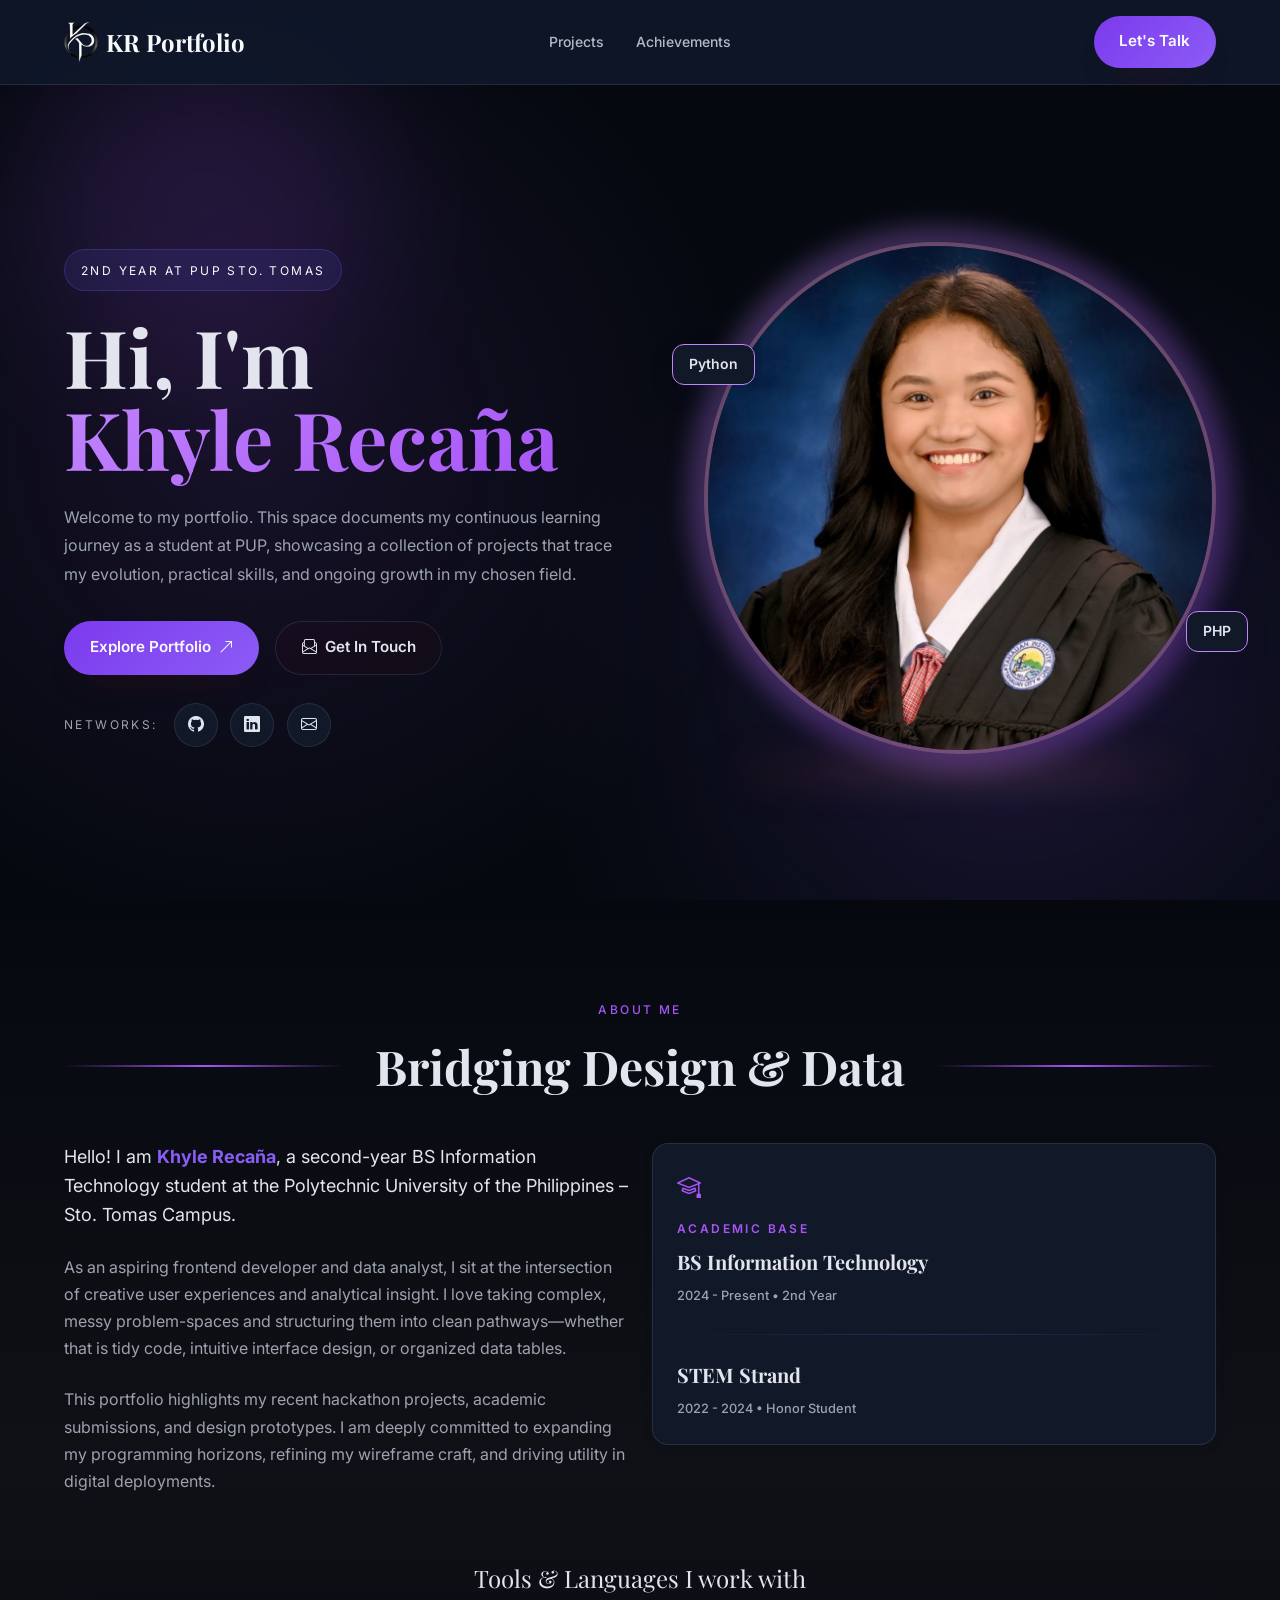
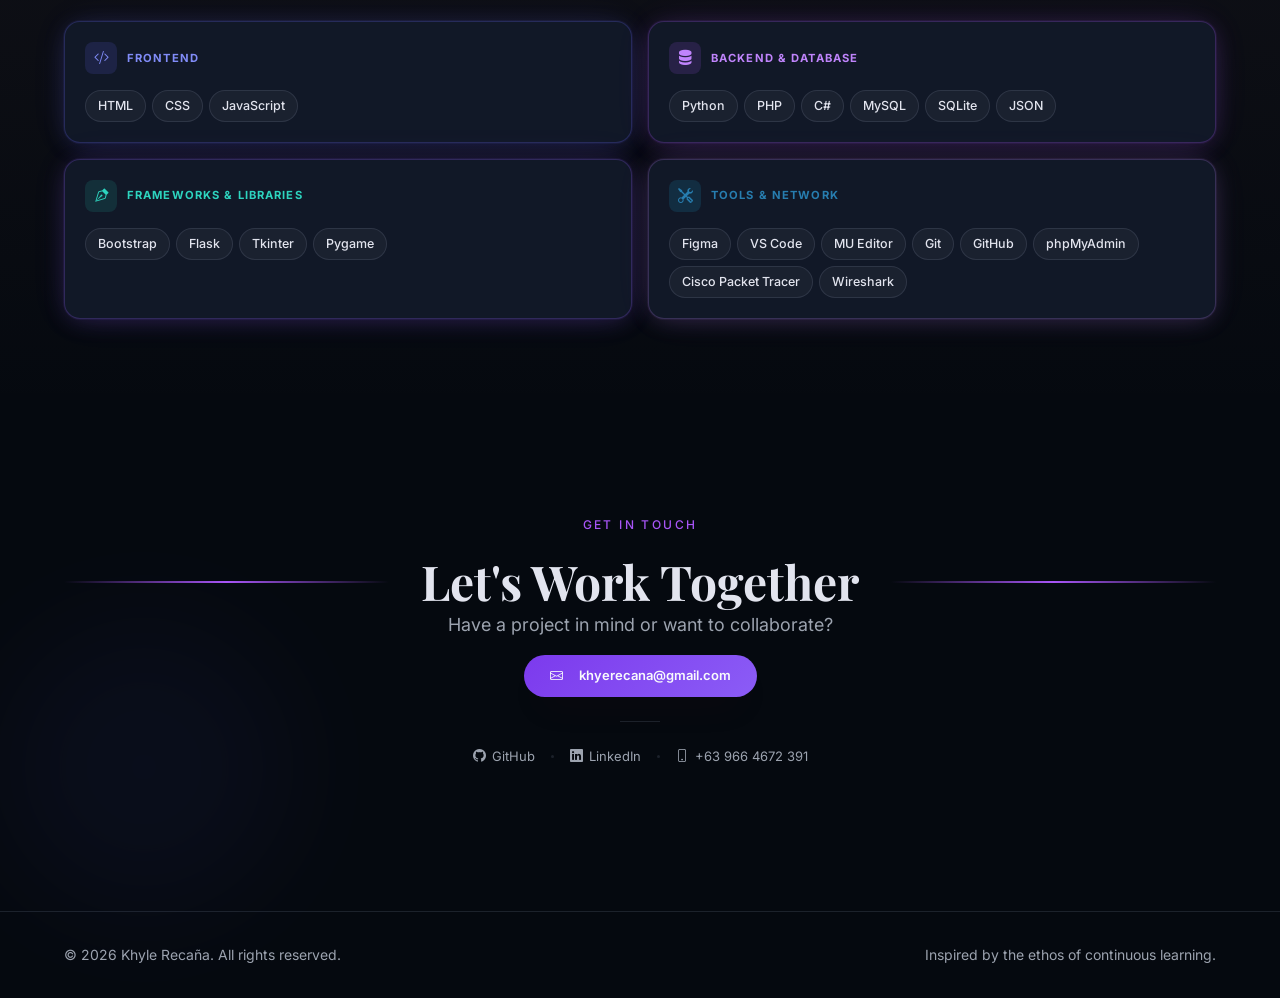
==== commit 5d6c0df4: "fix minor typo" ====
--- a/index.html
+++ b/index.html
@@ -242,7 +242,7 @@
                             <span class="tool-tag"></i>PHP</span>
                             <span class="tool-tag"></i>C#</span>
                             <span class="tool-tag"></i>MySQL</span>
-                            <span class="tool-tag"></i>SQLiteL</span>
+                            <span class="tool-tag"></i>SQLite</span>
                             <span class="tool-tag"></i>JSON</span>
                         </div>
                     </div>
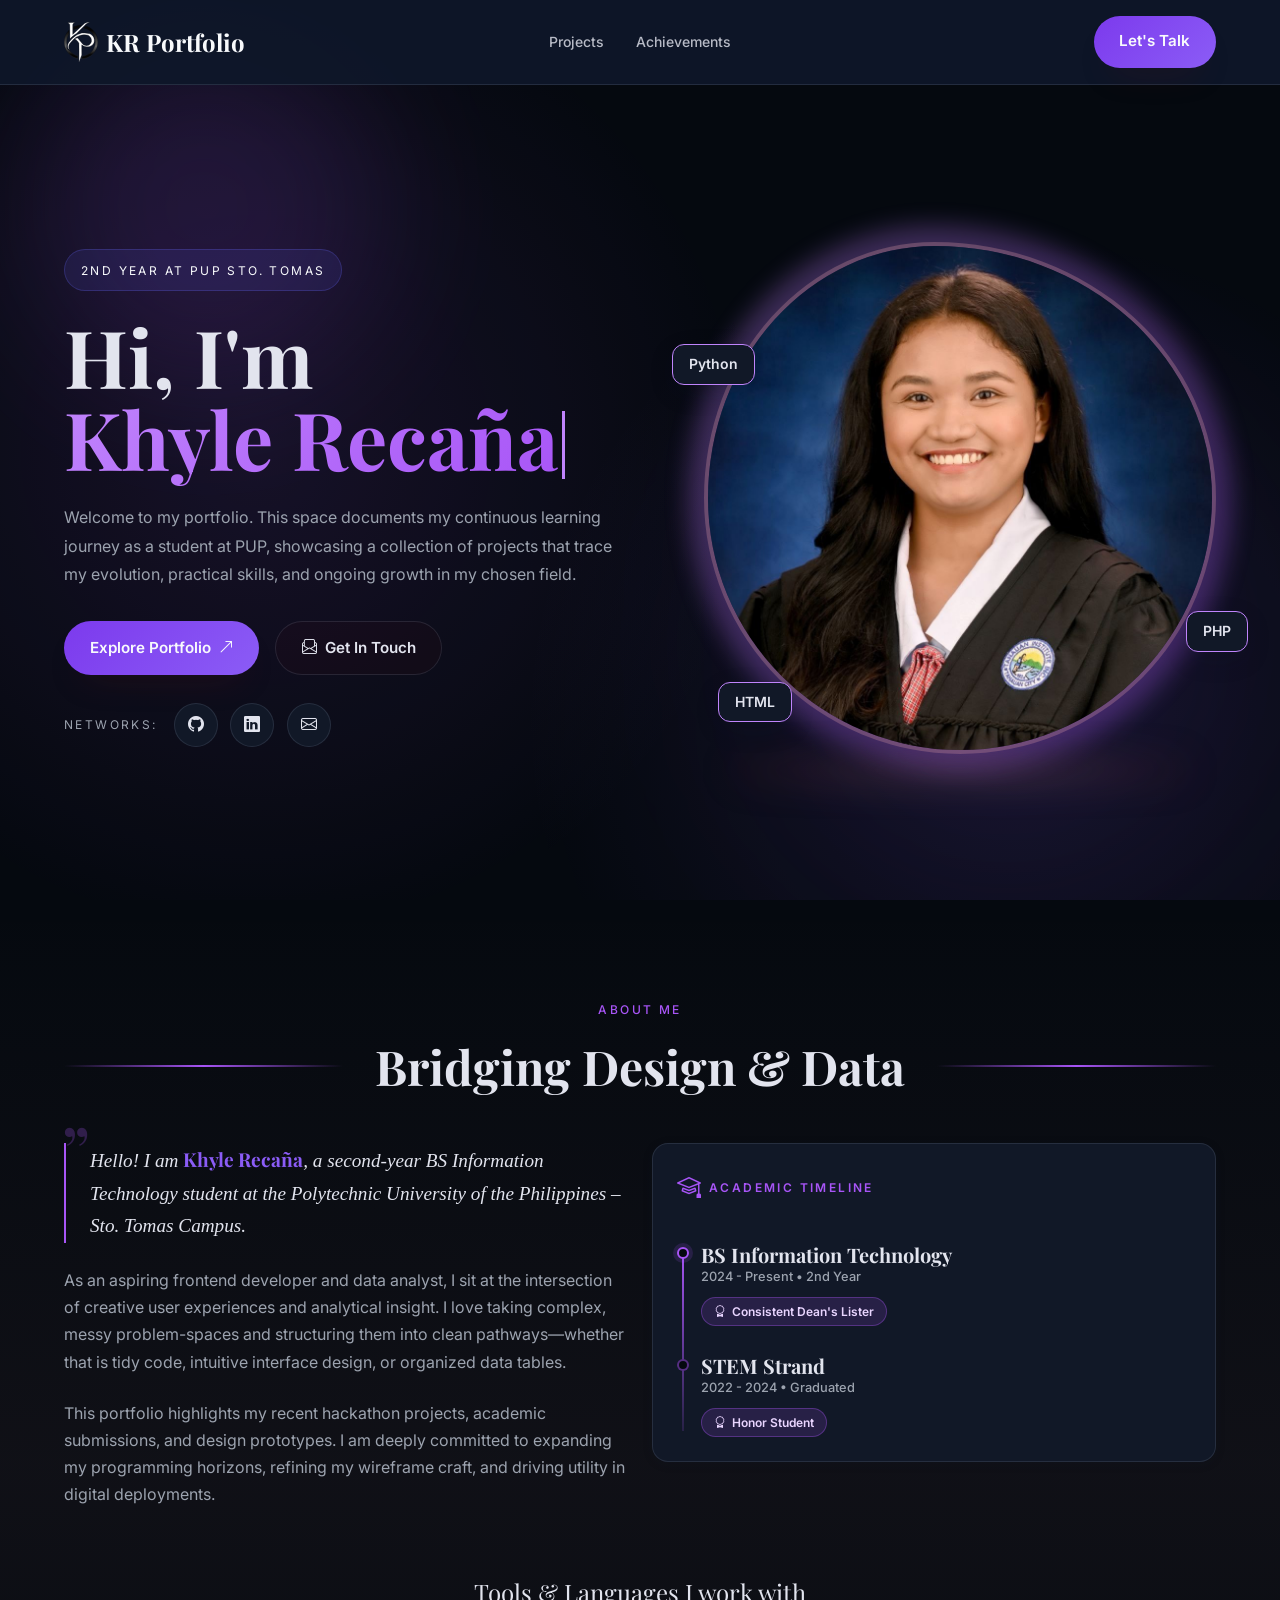
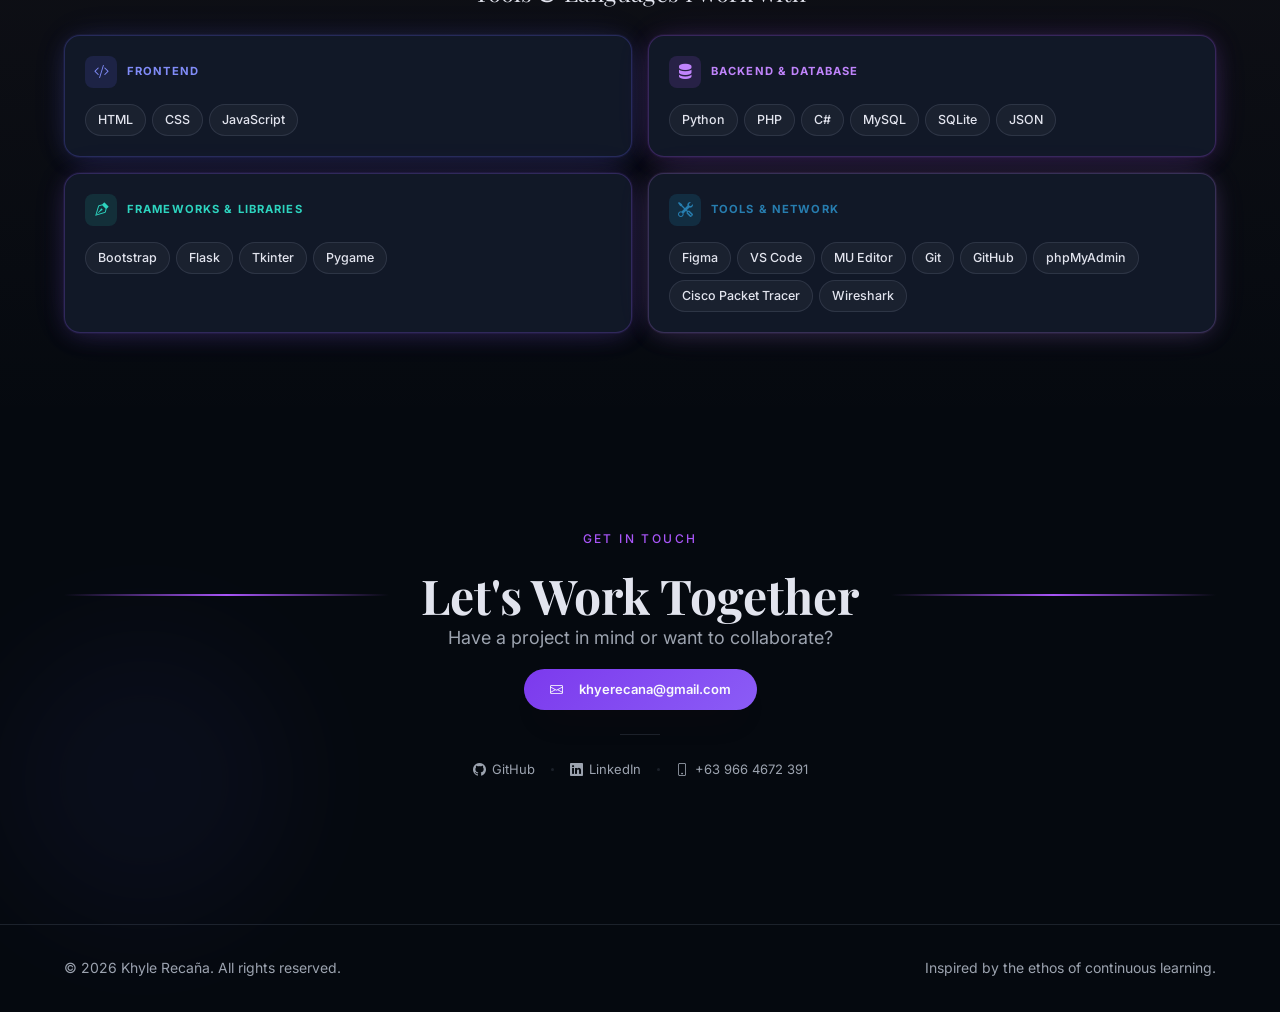
==== commit be0a2fa2: "modified home page" ====
--- a/index.html
+++ b/index.html
@@ -114,7 +114,9 @@
                     <div class="hero-pill">2nd Year at PUP Sto. Tomas</div>
                     <h1 class="hero-title">
                         Hi, I'm <br class="hero-title-break">
-                        <span class="gradient">Khyle Recaña</span>
+                        <span class="gradient" id="heroRotatingText" aria-hidden="true"></span><span class="hero-cursor"
+                            aria-hidden="true"></span>
+                        <span class="visually-hidden">Khyle Recaña, a Frontend Developer, a Data Analyst</span>
                     </h1>
                     <p class="hero-description text-muted-foreground">
                         Welcome to my portfolio. This space documents my continuous learning journey as a student
@@ -160,6 +162,7 @@
                         </div>
                         <div class="floating-badge floating-badge-1">Python</div>
                         <div class="floating-badge floating-badge-2">PHP</div>
+                        <div class="floating-badge floating-badge-3">HTML</div>
                     </div>
                 </div>
 
@@ -178,10 +181,12 @@
 
             <div class="row gy-5 about-content align-items-stretch">
                 <div class="col-12 col-lg-6 animate-on-scroll d-flex flex-column gap-4 justify-content-between">
-                    <p class="about-main-text text-foreground">
-                        Hello! I am <strong>Khyle Recaña</strong>, a second-year BS Information Technology
-                        student at the Polytechnic University of the Philippines – Sto. Tomas Campus.
-                    </p>
+                    <div class="about-quote">
+                        <p class="about-main-text about-quote-text text-foreground">
+                            Hello! I am <strong>Khyle Recaña</strong>, a second-year BS Information Technology
+                            student at the Polytechnic University of the Philippines – Sto. Tomas Campus.
+                        </p>
+                    </div>
                     <p class="about-description">
                         As an aspiring frontend developer and data analyst, I sit at the intersection of
                         creative user experiences and analytical insight. I love taking complex, messy
@@ -196,15 +201,32 @@
                 </div>
                 <div class="col-12 col-lg-6 animate-on-scroll">
                     <div class="about-card-academic">
-                        <div class="academic-icon">
-                            <i class="bi bi-mortarboard" aria-hidden="true"></i>
-                        </div>
-                        <div class="academic-label">Academic Base</div>
-                        <h3 class="academic-title">BS Information Technology</h3>
-                        <div class="academic-meta">2024 - Present • 2nd Year</div>
-                        <hr class="academic-divider">
-                        <h3 class="academic-title">STEM Strand</h3>
-                        <div class="academic-meta">2022 - 2024 • Honor Student</div>
+                        <div class="academic-panel-header">
+                            <div class="academic-icon">
+                                <i class="bi bi-mortarboard" aria-hidden="true"></i>
+                            </div>
+                            <span class="academic-label">Academic Timeline</span>
+                        </div>
+                        <div class="academic-timeline">
+                            <div class="timeline-item">
+                                <span class="timeline-dot timeline-dot--active"></span>
+                                <h3 class="academic-title">BS Information Technology</h3>
+                                <div class="academic-meta">2024 - Present • 2nd Year</div>
+                                <span class="academic-badge">
+                                    <i class="bi bi-award" aria-hidden="true"></i>
+                                    Consistent Dean's Lister
+                                </span>
+                            </div>
+                            <div class="timeline-item">
+                                <span class="timeline-dot"></span>
+                                <h3 class="academic-title">STEM Strand</h3>
+                                <div class="academic-meta">2022 - 2024 • Graduated</div>
+                                <span class="academic-badge">
+                                    <i class="bi bi-award" aria-hidden="true"></i>
+                                    Honor Student
+                                </span>
+                            </div>
+                        </div>
                     </div>
                 </div>
             </div>
@@ -343,6 +365,57 @@
             nav.classList.toggle('scrolled', window.scrollY > 50);
         });
 
+        // Hero name rotation — typewriter effect
+        (function () {
+            const el = document.getElementById('heroRotatingText');
+            if (!el) return;
+
+            const phrases = ['Khyle Recaña', 'a Frontend Developer', 'a Data Analyst'];
+            const typeSpeed = 55;
+            const deleteSpeed = 35;
+            const cycleDuration = 10000;
+            const minHold = 1500;
+
+            const prefersReducedMotion = window.matchMedia('(prefers-reduced-motion: reduce)').matches;
+            if (prefersReducedMotion) {
+                el.textContent = phrases[0];
+                return;
+            }
+
+            let phraseIndex = 0;
+
+            function cycle() {
+                const word = phrases[phraseIndex];
+                let charIndex = 0;
+
+                function type() {
+                    el.textContent = word.slice(0, charIndex);
+                    charIndex++;
+                    if (charIndex <= word.length) {
+                        setTimeout(type, typeSpeed);
+                    } else {
+                        const hold = Math.max(minHold, cycleDuration - word.length * (typeSpeed + deleteSpeed) - 300);
+                        setTimeout(erase, hold);
+                    }
+                }
+
+                function erase() {
+                    el.textContent = word.slice(0, charIndex);
+                    charIndex--;
+                    if (charIndex >= 0) {
+                        setTimeout(erase, deleteSpeed);
+                    } else {
+                        phraseIndex = (phraseIndex + 1) % phrases.length;
+                        setTimeout(cycle, 200);
+                    }
+                }
+
+                type();
+            }
+
+            cycle();
+        })();
+
         // Scroll-triggered animations
         const observer = new IntersectionObserver((entries) => {
             entries.forEach((entry, index) => {
--- a/style.css
+++ b/style.css
@@ -480,13 +480,92 @@
 
 .animate-on-scroll {
   opacity: 0;
-  transform: translateY(30px);
-  transition: all 0.6s ease;
+  transform: translateY(24px);
+  transition-property: opacity, transform;
+  transition-duration: 0.6s, 0.6s;
+  transition-timing-function: ease, cubic-bezier(0.2, 0.9, 0.3, 1);
+  transition-delay: var(--stagger, 0ms);
 }
 
 .animate-on-scroll.visible {
   opacity: 1;
   transform: translateY(0);
+}
+
+/* Project card spotlight (follows cursor) */
+.project-card {
+  position: relative;
+  overflow: hidden;
+  border-radius: var(--radius);
+}
+
+.project-card::before {
+  content: '';
+  position: absolute;
+  inset: 0;
+  pointer-events: none;
+  background-image: radial-gradient(circle at var(--spot-x, 50%) var(--spot-y, 50%), rgba(168, 85, 247, var(--spot-opacity, 0)) 0%, rgba(168, 85, 247, 0) 40%);
+  mix-blend-mode: screen;
+  transition: background-image 160ms linear, opacity 160ms linear;
+}
+
+/* Image hover scale + overlay lift */
+.project-image {
+  position: relative;
+  overflow: hidden;
+}
+
+.project-image::after {
+  content: '';
+  position: absolute;
+  inset: 0;
+  background: rgba(6, 8, 15, 0.36);
+  transition: background 260ms ease, transform 260ms ease;
+  pointer-events: none;
+}
+
+.project-card-image {
+  display: block;
+  width: 100%;
+  height: 220px;
+  object-fit: cover;
+  transition: transform 450ms cubic-bezier(0.2, 0.9, 0.3, 1);
+  will-change: transform;
+}
+
+.project-card:hover .project-card-image {
+  transform: scale(1.08);
+}
+
+.project-card:hover .project-image::after {
+  background: rgba(6, 8, 15, 0.12);
+  transform: translateY(-4px);
+}
+
+/* Tags / languages — keep steady, do not slide */
+.project-languages {
+  transform: none;
+  opacity: 1;
+  transition: opacity 220ms ease;
+}
+
+.project-card:hover .project-languages {
+  opacity: 1;
+}
+
+/* Respect reduced motion */
+@media (prefers-reduced-motion: reduce) {
+
+  .animate-on-scroll,
+  .project-card-image,
+  .project-image::after,
+  .project-languages {
+    transition: none !important;
+  }
+
+  .project-card::before {
+    display: none !important;
+  }
 }
 
 
@@ -579,6 +658,41 @@
   background-clip: text;
 }
 
+.hero-cursor {
+  display: inline-block;
+  width: 3px;
+  height: 0.85em;
+  margin-left: 4px;
+  background: var(--dusty-violet);
+  vertical-align: -0.1em;
+  animation: heroCursorBlink 1s steps(1, end) infinite;
+}
+
+@keyframes heroCursorBlink {
+
+  0%,
+  50% {
+    opacity: 1;
+  }
+
+  50.01%,
+  100% {
+    opacity: 0;
+  }
+}
+
+.visually-hidden {
+  position: absolute;
+  width: 1px;
+  height: 1px;
+  padding: 0;
+  margin: -1px;
+  overflow: hidden;
+  clip: rect(0, 0, 0, 0);
+  white-space: nowrap;
+  border: 0;
+}
+
 .hero-description {
   font-size: 1rem;
   color: var(--muted-foreground);
@@ -717,6 +831,13 @@
   animation-delay: 0.5s;
 }
 
+.floating-badge-3 {
+  left: 10%;
+  bottom: 2rem;
+  transform: translateX(-50%);
+  animation-delay: 1s;
+}
+
 .hero-avatar-mobile {
   width: 100px !important;
   height: 100px !important;
@@ -818,6 +939,98 @@
   margin: 1rem 0;
 }
 
+.about-quote {
+  position: relative;
+  padding-left: 1.5rem;
+  border-left: 2px solid var(--accent);
+}
+
+.about-quote::before {
+  content: '\201D';
+  position: absolute;
+  top: -1.85rem;
+  left: -0.3rem;
+  font-family: 'Playfair Display', serif;
+  font-size: 4.5rem;
+  line-height: 1;
+  color: rgba(168, 85, 247, 0.25);
+  pointer-events: none;
+}
+
+.about-quote-text {
+  font-family: 'Playfair Display', serif;
+  font-style: italic;
+  font-size: 1.2rem;
+  line-height: 1.7;
+}
+
+.about-quote-text strong {
+  font-style: normal;
+}
+
+.academic-panel-header {
+  position: relative;
+  z-index: 1;
+  display: flex;
+  align-items: center;
+  gap: 0.5rem;
+  margin-bottom: 1.5rem;
+}
+
+.academic-timeline {
+  position: relative;
+  z-index: 1;
+  padding-left: 1.5rem;
+}
+
+.academic-timeline::before {
+  content: '';
+  position: absolute;
+  left: 5px;
+  top: 0.4rem;
+  bottom: 0.4rem;
+  width: 2px;
+  background: linear-gradient(180deg, var(--accent), rgba(168, 85, 247, 0.15));
+}
+
+.timeline-item {
+  position: relative;
+  margin-bottom: 1.75rem;
+}
+
+.timeline-item:last-child {
+  margin-bottom: 0;
+}
+
+.timeline-dot {
+  position: absolute;
+  left: -1.5rem;
+  top: 0.3rem;
+  width: 12px;
+  height: 12px;
+  border-radius: 50%;
+  background: var(--background);
+  border: 2px solid rgba(168, 85, 247, 0.5);
+}
+
+.timeline-dot--active {
+  border-color: var(--accent);
+  box-shadow: 0 0 0 4px rgba(168, 85, 247, 0.15);
+}
+
+.academic-badge {
+  display: inline-flex;
+  align-items: center;
+  gap: 6px;
+  margin-top: 0.6rem;
+  padding: 4px 12px;
+  border-radius: 999px;
+  background: rgba(168, 85, 247, 0.15);
+  border: 1px solid rgba(168, 85, 247, 0.35);
+  color: #e9d5ff;
+  font-size: 0.75rem;
+  font-weight: 600;
+}
 
 /* ── 11. TOOLS SECTION ───────────────────────────────────── */
 .tools-section {
@@ -1036,6 +1249,27 @@
   opacity: 0.1;
   border-radius: 50%;
   filter: blur(60px);
+}
+
+/* Glowing mesh background for projects section */
+.prj-mesh {
+  position: absolute;
+  inset: 0;
+  background:
+    radial-gradient(ellipse at 20% 30%, rgba(168, 85, 247, 0.16) 0%, transparent 50%),
+    radial-gradient(ellipse at 80% 70%, rgba(139, 92, 246, 0.12) 0%, transparent 50%),
+    radial-gradient(ellipse at 60% 20%, rgba(99, 102, 241, 0.09) 0%, transparent 40%);
+  pointer-events: none;
+  z-index: 0;
+}
+
+.prj-noise {
+  position: absolute;
+  inset: 0;
+  background-image: url("data:image/svg+xml,%3Csvg viewBox='0 0 200 200' xmlns='http://www.w3.org/2000/svg'%3E%3Cfilter id='pn'%3E%3CfeTurbulence type='fractalNoise' baseFrequency='0.65' numOctaves='3' stitchTiles='stitch'/%3E%3C/filter%3E%3Crect width='100%25' height='100%25' filter='url(%23pn)' opacity='0.03'/%3E%3C/svg%3E");
+  opacity: 0.4;
+  pointer-events: none;
+  z-index: 0;
 }
 
 .project-card {
@@ -1388,6 +1622,8 @@
 .gallery-btn-primary:hover {
   color: var(--primary);
   opacity: 1;
+  background: rgba(99, 102, 241, 0.1);
+  border-color: var(--primary);
 }
 
 .gallery-btn-primary,
@@ -1398,7 +1634,7 @@
   padding: 10px 0;
   background: transparent;
   color: var(--secondary);
-  border: none;
+  border: 1px solid var(--secondary);
   border-radius: 8px;
   display: inline-flex;
   align-items: center;
@@ -1411,6 +1647,8 @@
 .gallery-btn-secondary:hover {
   color: var(--secondary-foreground);
   opacity: 1;
+  background: rgba(139, 92, 246, 0.1);
+  border-color: var(--secondary);
 }
 
 .gallery-btn-disabled {
@@ -1665,7 +1903,6 @@
   background: var(--card);
   border-left: 3px solid transparent;
   transition: border-color 0.25s, background 0.25s;
-  height: 100%;
 }
 
 .ac-item.open {
